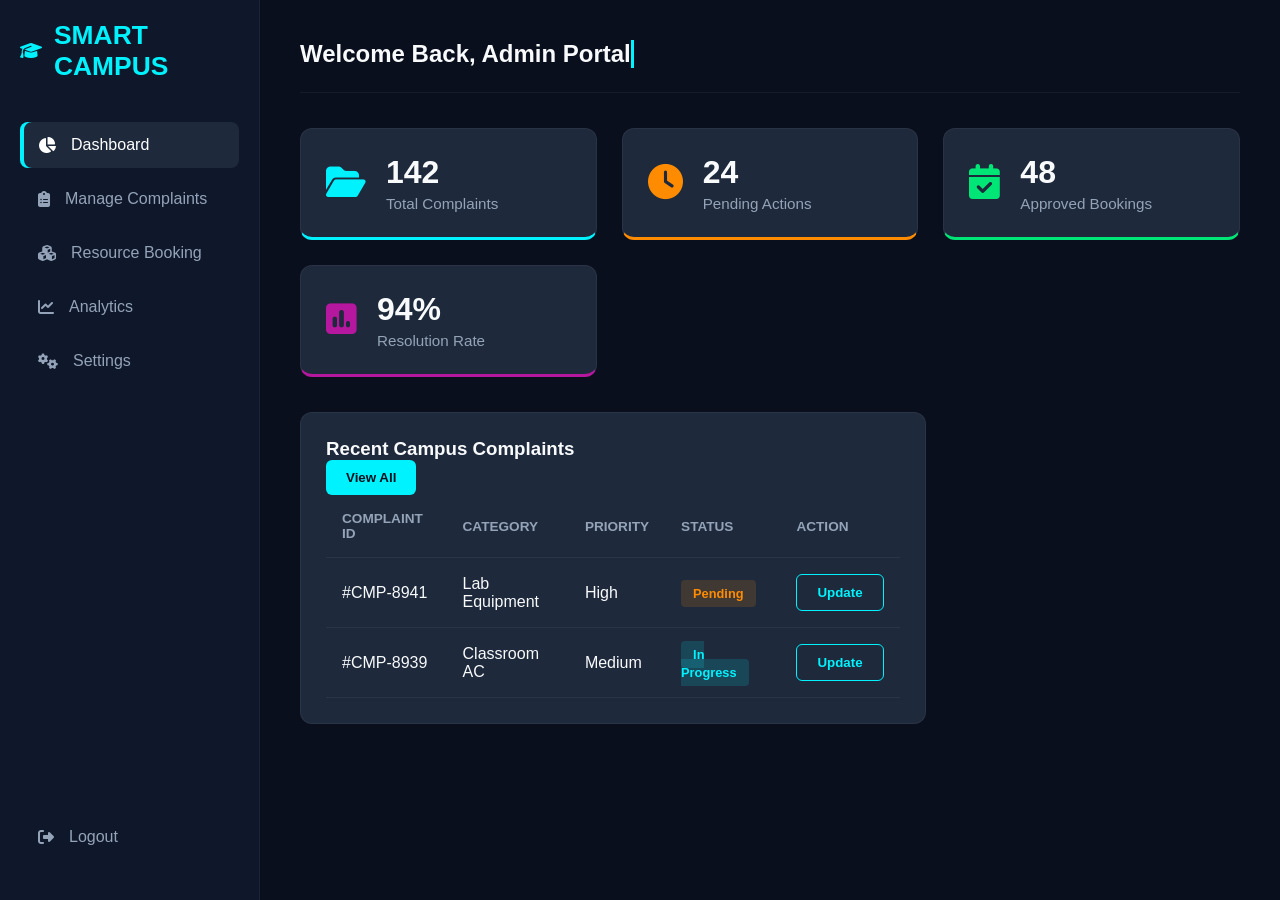
==== admin/index.html @ 6824f1af "Added admin folder" ====
<!DOCTYPE html>
<html lang="en">

<head>
    <meta charset="UTF-8">
    <meta name="viewport" content="width=device-width, initial-scale=1.0">
    <title>Smart Campus - Dashboard</title>
    <link rel="stylesheet" href="styles.css">
    <link rel="stylesheet" href="https://cdnjs.cloudflare.com/ajax/libs/font-awesome/6.4.0/css/all.min.css">
</head>

<body class="dashboard-body">

    <nav class="sidebar">
        <div class="sidebar-brand"><i class="fa-solid fa-graduation-cap"></i>
            <h2>SMART CAMPUS</h2>
        </div>
        <ul class="sidebar-menu">
            <li class="active"><a href="index.html"><i class="fa-solid fa-chart-pie"></i> Dashboard</a></li>
            <li><a href="manage-complaints.html"><i class="fa-solid fa-clipboard-list"></i> Manage Complaints</a></li>
            <li><a href="resource-booking.html"><i class="fa-solid fa-cubes"></i> Resource Booking</a></li>
            <li><a href="analytics.html"><i class="fa-solid fa-chart-line"></i> Analytics</a></li>
            <li><a href="settings.html"><i class="fa-solid fa-gears"></i> Settings</a></li>
            <li class="logout"><a href="#"><i class="fa-solid fa-right-from-bracket"></i> Logout</a></li>
        </ul>
    </nav>

    <main class="main-content">
        <header class="top-header">
            <button class="menu-toggle" id="menuToggle"><i class="fa-solid fa-bars"></i></button>
            <div class="typewriter-container">
                <h2 class="typewriter-text">Welcome Back, Admin Portal</h2>
            </div>
        </header>

        <section class="metrics-grid">
            <div class="card card-blue">
                <div class="card-icon"><i class="fa-solid fa-folder-open"></i></div>
                <div class="card-info">
                    <h3>142</h3>
                    <p>Total Complaints</p>
                </div>
            </div>
            <div class="card card-orange">
                <div class="card-icon"><i class="fa-solid fa-clock"></i></div>
                <div class="card-info">
                    <h3>24</h3>
                    <p>Pending Actions</p>
                </div>
            </div>
            <div class="card card-green">
                <div class="card-icon"><i class="fa-solid fa-calendar-check"></i></div>
                <div class="card-info">
                    <h3>48</h3>
                    <p>Approved Bookings</p>
                </div>
            </div>
            <div class="card card-purple">
                <div class="card-icon"><i class="fa-solid fa-square-poll-vertical"></i></div>
                <div class="card-info">
                    <h3>94%</h3>
                    <p>Resolution Rate</p>
                </div>
            </div>
        </section>

        <section class="data-section">
            <div class="data-table-container">
                <div class="panel-header">
                    <h3>Recent Campus Complaints</h3><button class="btn btn-primary">View All</button>
                </div>
                <div style="overflow-x: auto;">
                    <table class="data-table">
                        <thead>
                            <tr>
                                <th>Complaint ID</th>
                                <th>Category</th>
                                <th>Priority</th>
                                <th>Status</th>
                                <th>Action</th>
                            </tr>
                        </thead>
                        <tbody>
                            <tr>
                                <td>#CMP-8941</td>
                                <td>Lab Equipment</td>
                                <td><span class="priority high">High</span></td>
                                <td><span class="status pending">Pending</span></td>
                                <td><button class="btn btn-table-action">Update</button></td>
                            </tr>
                            <tr>
                                <td>#CMP-8939</td>
                                <td>Classroom AC</td>
                                <td><span class="priority medium">Medium</span></td>
                                <td><span class="status in-progress">In Progress</span></td>
                                <td><button class="btn btn-table-action">Update</button></td>
                            </tr>
                        </tbody>
                    </table>
                </div>
            </div>
        </section>
    </main>
    <script src="script.js"></script>
</body>

</html>
---- admin/styles.css ----
/* ==========================================================================
   1. GLOBAL THEME RESET & ANIMATION BASICS
   ========================================================================== */
* {
    margin: 0;
    padding: 0;
    box-sizing: border-box;
    font-family: 'Segoe UI', Tahoma, Geneva, Verdana, sans-serif;
}

:root {
    --bg-dark: #0a0f1d;
    --bg-sidebar: #0f172a;
    --bg-card: #1e293b;
    --text-main: #f8fafc;
    --text-muted: #94a3b8;
    
    /* Neon Accents */
    --neon-blue: #00f2fe;
    --neon-orange: #ff8c00;
    --neon-purple: #b5179e;
    --neon-green: #00e676;
}

body.dashboard-body {
    background-color: var(--bg-dark);
    color: var(--text-main);
    display: flex;
    min-height: 100vh;
    overflow-x: hidden;
}

/* Page entrance slide-in animation */
.main-content {
    margin-left: 260px;
    flex: 1;
    width: calc(100% - 260px);
    padding: 40px;
    animation: pageReveal 0.6s cubic-bezier(0.16, 1, 0.3, 1) both;
}

/* ==========================================================================
   2. KEYFRAME ANIMATIONS (Typing, Scale Pop, Reveal)
   ========================================================================== */
@keyframes pageReveal {
    from { opacity: 0; transform: translateY(20px); }
    to { opacity: 1; transform: translateY(0); }
}

@keyframes typingEffect {
    from { width: 0; }
    to { width: 100%; }
}

@keyframes blinkCursor {
    50% { border-color: transparent; }
}

@keyframes neonPulse {
    0%, 100% { text-shadow: 0 0 8px rgba(0, 242, 254, 0.4); }
    50% { text-shadow: 0 0 20px rgba(0, 242, 254, 0.8), 0 0 30px rgba(0, 242, 254, 0.4); }
}

/* ==========================================================================
   3. TYPEWRITER EFFECT CLASSES
   ========================================================================== */
.typewriter-container {
    display: inline-block;
}

.typewriter-text {
    display: inline-block;
    overflow: hidden;
    white-space: nowrap;
    border-right: 3px solid var(--neon-blue);
    width: 0;
    animation: 
        typingEffect 2s steps(30, end) forwards,
        blinkCursor 0.75s step-end infinite;
}

/* ==========================================================================
   4. SIDEBAR NAVIGATION 
   ========================================================================== */
.sidebar {
    width: 260px;
    background-color: var(--bg-sidebar);
    border-right: 1px solid rgba(255, 255, 255, 0.05);
    display: flex;
    flex-direction: column;
    padding: 20px;
    position: fixed;
    height: 100vh;
    z-index: 100;
}

.sidebar-brand {
    display: flex;
    align-items: center;
    gap: 12px;
    font-size: 1.1rem;
    color: var(--neon-blue);
    margin-bottom: 40px;
    animation: neonPulse 3s infinite;
}

.sidebar-menu {
    list-style: none;
    display: flex;
    flex-direction: column;
    height: 100%;
}

.sidebar-menu li { margin-bottom: 8px; }

.sidebar-menu a {
    color: var(--text-muted);
    text-decoration: none;
    display: flex;
    align-items: center;
    gap: 15px;
    padding: 14px 18px;
    border-radius: 8px;
    font-size: 1rem;
    transition: all 0.3s cubic-bezier(0.175, 0.885, 0.32, 1.275);
}

/* Springy Grow Pop effect on menu hover */
.sidebar-menu a:hover {
    color: #fff;
    background-color: var(--bg-card);
    transform: scale(1.05);
    box-shadow: inset 4px 0 0 var(--neon-blue), 0 5px 15px rgba(0,0,0,0.3);
}

.sidebar-menu li.active a {
    color: #fff;
    background-color: var(--bg-card);
    box-shadow: inset 4px 0 0 var(--neon-blue);
}

.sidebar-menu li.logout { margin-top: auto; margin-bottom: 20px; }
.sidebar-menu li.logout a:hover { box-shadow: inset 4px 0 0 var(--neon-orange); }

/* ==========================================================================
   5. CARDS & SECTIONS (Staggered scaling behaviors)
   ========================================================================== */
.metrics-grid {
    display: grid;
    grid-template-columns: repeat(auto-fit, minmax(220px, 1fr));
    gap: 25px;
    margin-bottom: 35px;
}

.card {
    background-color: var(--bg-card);
    border-radius: 12px;
    padding: 25px;
    display: flex;
    align-items: center;
    gap: 20px;
    border: 1px solid rgba(255, 255, 255, 0.05);
    transition: all 0.4s cubic-bezier(0.175, 0.885, 0.32, 1.275);
}

/* Interactive Pop scaling that returns elegantly */
.card:hover {
    transform: translateY(-8px) scale(1.03);
    box-shadow: 0 10px 20px rgba(0, 0, 0, 0.4);
}

.card-icon { font-size: 2.2rem; }
.card-info h3 { font-size: 2rem; margin-bottom: 4px; }
.card-info p { color: var(--text-muted); font-size: 0.95rem; }

.card-blue i { color: var(--neon-blue); } .card-blue { border-bottom: 3px solid var(--neon-blue); }
.card-orange i { color: var(--neon-orange); } .card-orange { border-bottom: 3px solid var(--neon-orange); }
.card-green i { color: var(--neon-green); } .card-green { border-bottom: 3px solid var(--neon-green); }
.card-purple i { color: var(--neon-purple); } .card-purple { border-bottom: 3px solid var(--neon-purple); }

/* Layout Splits */
.data-section {
    display: grid;
    grid-template-columns: 2.2fr 1fr;
    gap: 30px;
}

.data-table-container, .resource-panel {
    background-color: var(--bg-card);
    padding: 25px;
    border-radius: 12px;
    border: 1px solid rgba(255, 255, 255, 0.05);
}

.top-header {
    display: flex;
    justify-content: space-between;
    align-items: center;
    margin-bottom: 35px;
    border-bottom: 1px solid rgba(255, 255, 255, 0.05);
    padding-bottom: 20px;
}

/* ==========================================================================
   6. TABLES, ELEMENTS & BUTTONS
   ========================================================================== */
.data-table { width: 100%; border-collapse: collapse; text-align: left; }
.data-table th, .data-table td { padding: 16px; border-bottom: 1px solid rgba(255, 255, 255, 0.05); }
.data-table th { color: var(--text-muted); text-transform: uppercase; font-size: 0.85rem; }

.btn {
    padding: 10px 20px;
    border-radius: 6px;
    border: none;
    cursor: pointer;
    font-weight: 600;
    transition: all 0.3s cubic-bezier(0.175, 0.885, 0.32, 1.275);
}

.btn:hover { transform: scale(1.08); }
.btn:active { transform: scale(0.95); }

.btn-primary { background: var(--neon-blue); color: var(--bg-dark); }
.btn-table-action { background: transparent; border: 1px solid var(--neon-blue); color: var(--neon-blue); }
.btn-table-action:hover { background: var(--neon-blue); color: var(--bg-dark); }

.status { padding: 6px 12px; border-radius: 4px; font-size: 0.8rem; font-weight: bold; }
.status.pending { background: rgba(255, 140, 0, 0.15); color: var(--neon-orange); }
.status.in-progress { background: rgba(0, 242, 254, 0.15); color: var(--neon-blue); }
.status.resolved { background: rgba(0, 230, 118, 0.15); color: var(--neon-green); }

.resource-list { display: flex; flex-direction: column; gap: 15px; }
.resource-item {
    display: flex; justify-content: space-between; align-items: center; padding: 14px;
    background-color: rgba(255, 255, 255, 0.02); border-radius: 8px;
    transition: transform 0.2s;
}
.resource-item:hover { transform: translateX(5px); background-color: rgba(255, 255, 255, 0.05); }

.badge-booked { color: var(--neon-orange); }
.badge-available { color: var(--neon-green); }

.menu-toggle { display: none; background: transparent; border: none; color: var(--text-main); font-size: 1.5rem; cursor: pointer; }

/* Form Setup Helper */
.form-group { margin-bottom: 25px; display: flex; flex-direction: column; gap: 8px; }
.form-group label { color: var(--text-muted); font-size: 0.9rem; }
.form-group input, .form-group select { background: var(--bg-dark); border: 1px solid rgba(255,255,255,0.1); padding: 12px; border-radius: 6px; color: #fff; width: 100%; outline: none; }

/* ==========================================================================
   7. ULTRA RESPONSIVE LAYOUT BREAKPOINTS
   ========================================================================== */
@media (max-width: 992px) {
    .data-section { grid-template-columns: 1fr; }
}

@media (max-width: 768px) {
    .menu-toggle { display: block; }
    .sidebar { left: -260px; transition: left 0.3s ease-in-out; }
    .sidebar.active { left: 0; }
    .main-content { margin-left: 0; width: 100%; padding: 20px; }
    .top-header { justify-content: flex-start; gap: 20px; }
    .metrics-grid { grid-template-columns: repeat(auto-fit, minmax(150px, 1fr)); }
}
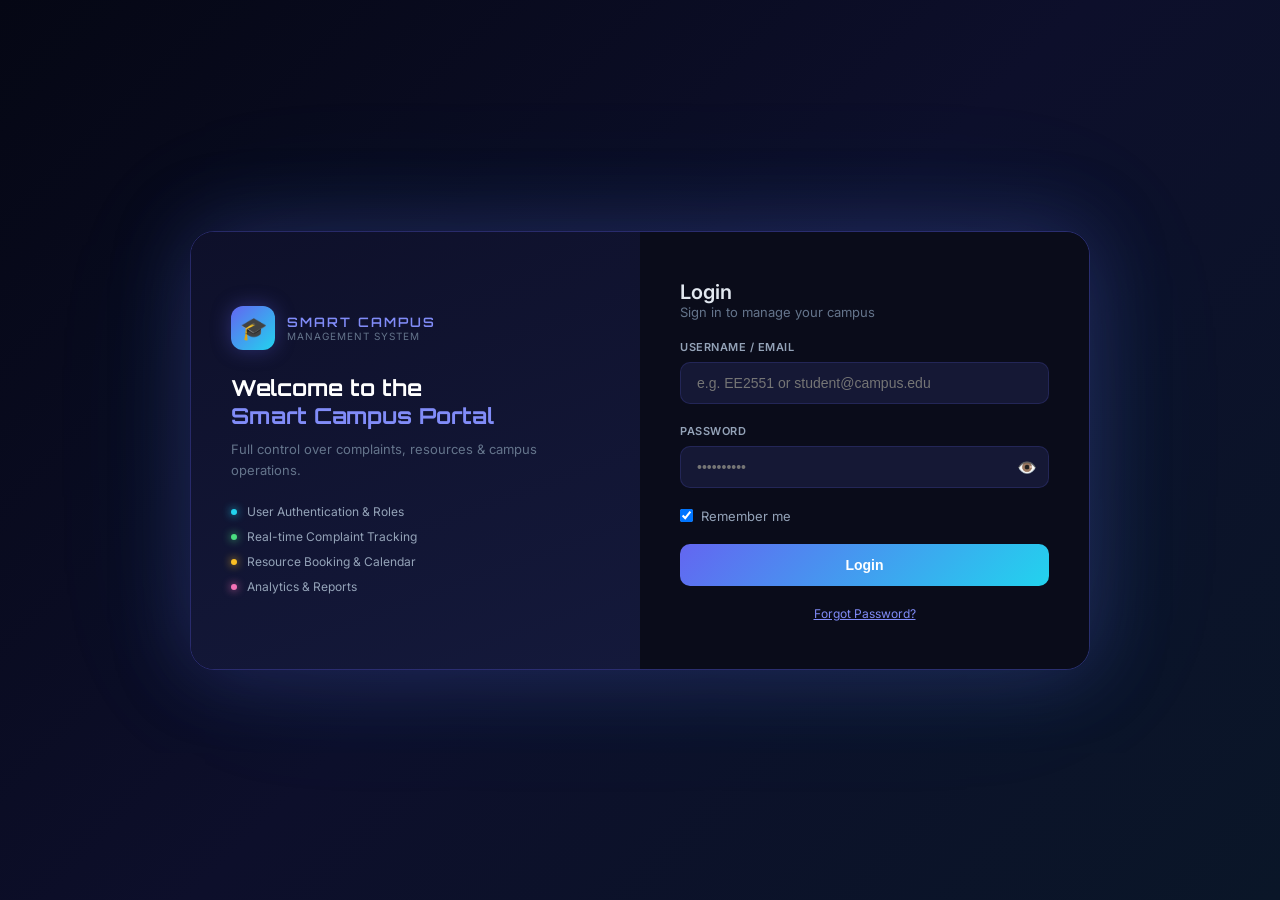
==== commit 882e0374: "frontend changed and orgarnized and integration with backend started" ====
--- a/admin/index.html
+++ b/admin/index.html
@@ -1,107 +1,686 @@
 <!DOCTYPE html>
-<html lang="en">
+<html lang="en" data-theme="dark">
 
 <head>
     <meta charset="UTF-8">
     <meta name="viewport" content="width=device-width, initial-scale=1.0">
-    <title>Smart Campus - Dashboard</title>
-    <link rel="stylesheet" href="styles.css">
-    <link rel="stylesheet" href="https://cdnjs.cloudflare.com/ajax/libs/font-awesome/6.4.0/css/all.min.css">
+    <title>Smart Campus — Portal</title>
+    <link rel="stylesheet" href="style.css">
+    <link
+        href="https://fonts.googleapis.com/css2?family=Orbitron:wght@400;600;800&family=Inter:wght@300;400;500;600&family=JetBrains+Mono:wght@400;500&display=swap"
+        rel="stylesheet">
 </head>
 
-<body class="dashboard-body">
-
-    <nav class="sidebar">
-        <div class="sidebar-brand"><i class="fa-solid fa-graduation-cap"></i>
-            <h2>SMART CAMPUS</h2>
+<body>
+
+    
+    <!-- ═══════════════ MAIN APP ═══════════════ -->
+    <div id="app">
+        <!-- SIDEBAR -->
+        <aside class="sidebar">
+            <div class="sidebar-logo">
+                <div class="sidebar-logo-icon">🎓</div>
+                <div>
+                    <div class="sidebar-logo-text">Smart Campus</div>
+                    <div class="sidebar-logo-sub">ADMIN PORTAL</div>
+                </div>
+            </div>
+            <nav class="sidebar-nav">
+                <div class="nav-section-label">Overview</div>
+                <div class="nav-item active" onclick="showPage('dashboard',this)">
+                    <span class="nav-icon">🏠</span><span>Home</span>
+                </div>
+                <div class="nav-section-label">Management</div>
+                <div class="nav-item" onclick="showPage('complaints',this)">
+                    <span class="nav-icon">📋</span><span>Complaint Management</span>
+                    <span class="nav-badge" id="admin-sidebar-complaint-badge" style="display: none;"></span>
+                </div>
+                <div class="nav-item" onclick="showPage('resources',this)">
+                    <span class="nav-icon">🏛️</span><span>Resource Management</span>
+                </div>
+                <div class="nav-item" onclick="showPage('approvals',this)">
+                    <span class="nav-icon">✅</span><span>Booking Approval</span>
+                </div>
+                <div class="nav-section-label">Analytics</div>
+                <div class="nav-item" onclick="showPage('statistics',this)">
+                    <span class="nav-icon">📊</span><span>View Statistics</span>
+                </div>
+                <div class="nav-item" onclick="showPage('notifications',this)">
+                    <span class="nav-icon">🔔</span><span>Notifications</span>
+                    <span class="nav-badge" id="admin-sidebar-notif-badge" style="display: none;"></span>
+                </div>
+                <div class="nav-section-label">System</div>
+                <div class="nav-item" onclick="showPage('users',this)">
+                    <span class="nav-icon">👥</span><span>User Management</span>
+                </div>
+                <div class="nav-item" onclick="showPage('settings',this)">
+                    <span class="nav-icon">⚙️</span><span>Settings</span>
+                </div>
+            </nav>
+            <div class="sidebar-bottom">
+                <div class="admin-avatar">A</div>
+                <div class="admin-info">
+                    <div class="admin-name">Admin User</div>
+                    <div class="admin-role">● Super Admin</div>
+                </div>
+                <div class="logout-btn tooltip" data-tip="Logout" onclick="doLogout()">⏻</div>
+            </div>
+        </aside>
+
+        <!-- HEADER -->
+        <header class="header">
+            <div class="header-title" id="header-title">DASHBOARD</div>
+            <div class="header-search">
+                <span style="color:var(--text3);font-size:14px">🔍</span>
+                <input type="text" placeholder="Search complaints, resources..." id="global-search">
+            </div>
+            <div class="header-actions">
+                <div class="header-btn tooltip" data-tip="Notifications" onclick="showPage('notifications',null)">
+                    🔔 <span class="badge" id="header-notif-badge" style="display: none;"></span>
+                </div>
+                <div class="header-btn tooltip" data-tip="Settings" onclick="showPage('settings',null)">⚙️</div>
+                <div class="theme-toggle" onclick="toggleTheme()">
+                    <span id="theme-icon">🌙</span>
+                    <div class="toggle-track" id="toggle-track">
+                        <div class="toggle-thumb" id="toggle-thumb"></div>
+                    </div>
+                    <span id="theme-label">Dark</span>
+                </div>
+            </div>
+        </header>
+
+        <!-- MAIN CONTENT -->
+        <main class="main">
+
+            <!-- ─── DASHBOARD ─── -->
+            <section class="page active" id="page-dashboard">
+                <div class="page-header">
+                    <div class="page-header-left">
+                        <div class="page-eyebrow">OVERVIEW</div>
+                        <div class="page-title">Resource Overview</div>
+                        <div class="page-subtitle">Real-time campus operations dashboard</div>
+                    </div>
+                    <div class="page-actions">
+                        <button class="btn btn-secondary btn-sm">📥 Export</button>
+                    </div>
+                </div>
+
+                <!-- Stats -->
+                <div class="stats-grid">
+                    <div class="stat-card scale-in"
+                        style="--accent-color:var(--accent);--accent-bg:rgba(99,102,241,0.1);animation-delay:0s">
+                        <div class="stat-icon">📋</div>
+                        <div class="stat-value" id="admin-stat-total">0</div>
+                        <div class="stat-label">Total Complaints</div>
+                        <div class="stat-change" id="admin-trend-total" style="color: var(--text3);">● Live Data</div>
+                    </div>
+                    <div class="stat-card scale-in"
+                        style="--accent-color:var(--yellow);--accent-bg:rgba(251,191,36,0.1);animation-delay:0.1s">
+                        <div class="stat-icon">⏳</div>
+                        <div class="stat-value" id="admin-stat-pending">0</div>
+                        <div class="stat-label">Pending</div>
+                        <div class="stat-change" id="admin-trend-pending" style="color: var(--text3);">● Live Data</div>
+                    </div>
+                    <div class="stat-card scale-in"
+                        style="--accent-color:var(--green);--accent-bg:rgba(74,222,128,0.1);animation-delay:0.2s">
+                        <div class="stat-icon">✅</div>
+                        <div class="stat-value" id="admin-stat-resolved">0</div>
+                        <div class="stat-label">Resolved</div>
+                        <div class="stat-change" id="admin-trend-resolved" style="color: var(--text3);">● Live Data</div>
+                    </div>
+                    <div class="stat-card scale-in"
+                        style="--accent-color:var(--red);--accent-bg:rgba(248,113,113,0.1);animation-delay:0.3s">
+                        <div class="stat-icon">🏛️</div>
+                        <div class="stat-value" id="admin-stat-bookings">0</div>
+                        <div class="stat-label">Active Bookings</div>
+                        <div class="stat-change" id="admin-trend-bookings" style="color: var(--text3);">● Live Data</div>
+                    </div>
+                </div>
+
+                <!-- Charts Row -->
+                <div class="grid-2-1" style="margin-bottom:16px">
+                    <!-- Complaint Viz + Trend -->
+                    <div style="display:flex;flex-direction:column;gap:16px">
+                        <div class="card">
+                            <div class="card-title">Complaint Visualization</div>
+                            <div style="display:flex;gap:24px;align-items:center">
+                                <div style="position:relative;flex-shrink:0">
+                                    <div class="donut-chart">
+                                        <div class="donut-center"><span>53</span></div>
+                                    </div>
+                                </div>
+                                <div class="donut-legend" style="flex:1">
+                                    <div class="legend-item">
+                                        <div class="legend-dot" style="background:var(--accent)"></div>Computer (35%)
+                                    </div>
+                                    <div class="legend-item">
+                                        <div class="legend-dot" style="background:var(--cyan)"></div>Solar Lab (25%)
+                                    </div>
+                                    <div class="legend-item">
+                                        <div class="legend-dot" style="background:var(--yellow)"></div>Classroom (20%)
+                                    </div>
+                                    <div class="legend-item">
+                                        <div class="legend-dot" style="background:var(--pink)"></div>Projectors (20%)
+                                    </div>
+                                </div>
+                            </div>
+                        </div>
+                        <div class="card">
+                            <div class="card-title">Trend Chart</div>
+                            <canvas id="trendChart" height="130"></canvas>
+                        </div>
+                    </div>
+
+                    <!-- Activity Feed -->
+                    <div class="card" style="max-height:420px;overflow-y:auto">
+                        <div class="card-title">Activity Feed <span
+                                style="float:right;font-size:11px;color:var(--green);cursor:pointer">Live ●</span></div>
+                        <div class="activity-list" id="activity-list"></div>
+                    </div>
+                </div>
+
+                <!-- System Progress & Live Feed -->
+                <div class="card" style="margin-bottom:16px">
+                    <div class="card-title">System Updates in Progress</div>
+                    <div id="progress-bars"></div>
+                    <div class="live-feed">
+                        <div class="live-feed-label">
+                            <div class="live-dot"></div>Live Data Feed
+                        </div>
+                        <div class="live-text" id="live-text"></div>
+                    </div>
+                </div>
+            </section>
+
+            <!-- ─── COMPLAINT MANAGEMENT ─── -->
+            <section class="page" id="page-complaints">
+                <div class="page-header">
+                    <div class="page-header-left">
+                        <div class="page-eyebrow">COMPLAINTS</div>
+                        <div class="page-title">Complaint Management</div>
+                        <div class="page-subtitle" id="complaint-type-text">Showing all complaints</div>
+                    </div>
+                    <div class="page-actions">
+                        <button class="btn btn-secondary btn-sm">📥 Export CSV</button>
+                        <button class="btn btn-primary btn-sm" onclick="openModal('add-complaint-modal')">+ New
+                            Complaint</button>
+                    </div>
+                </div>
+                <div class="card">
+                    <div class="filter-bar">
+                        <div class="filter-search">
+                            <span style="color:var(--text3)">🔍</span>
+                            <input type="text" placeholder="Search by Complaint ID, resource..." id="complaint-search"
+                                oninput="filterComplaints()">
+                        </div>
+                        <select class="filter-select" id="filter-category" onchange="filterComplaints()">
+                            <option value="">All Categories</option>
+                            <option>Computer</option>
+                            <option>Classroom</option>
+                            <option>Projector</option>
+                            <option>3D Printer</option>
+                            <option>Equipment</option>
+                        </select>
+                        <select class="filter-select" id="filter-status" onchange="filterComplaints()">
+                            <option value="">All Statuses</option>
+                            <option>Open</option>
+                            <option>Assigned</option>
+                            <option>Resolved</option>
+                            <option>Escalated</option>
+                            <option>Closed</option>
+                        </select>
+                        <select class="filter-select" id="filter-priority" onchange="filterComplaints()">
+                            <option value="">All Priorities</option>
+                            <option>High</option>
+                            <option>Medium</option>
+                            <option>Low</option>
+                        </select>
+                        <button class="btn btn-secondary btn-sm" onclick="resetFilters()">✕ Clear</button>
+                    </div>
+                    <div class="table-wrapper">
+                        <table id="complaints-table">
+                            <thead>
+                                <tr>
+                                    <th>Complaint ID</th>
+                                    <th>Date & Time</th>
+                                    <th>Type</th>
+                                    <th>Resource</th>
+                                    <th>Location</th>
+                                    <th>Priority</th>
+                                    <th>Status</th>
+                                    <th>Actions</th>
+                                </tr>
+                            </thead>
+                            <tbody id="complaints-tbody"></tbody>
+                        </table>
+                    </div>
+                    <div class="pagination">
+                        <div class="page-info" id="complaint-count"></div>
+                        <div class="page-btn" onclick="changePage(-1)">‹</div>
+                        <div class="page-btn active">1</div>
+                        <div class="page-btn">2</div>
+                        <div class="page-btn">3</div>
+                        <div class="page-btn" onclick="changePage(1)">›</div>
+                    </div>
+                </div>
+            </section>
+
+            <!-- ─── RESOURCE MANAGEMENT ─── -->
+            <section class="page" id="page-resources">
+                <div class="page-header">
+                    <div class="page-header-left">
+                        <div class="page-eyebrow">RESOURCES</div>
+                        <div class="page-title">Resource Management</div>
+                        <div class="page-subtitle">Manage classrooms, labs, and equipment</div>
+                    </div>
+                    <div class="page-actions">
+                        <button class="btn btn-secondary btn-sm">📊 Usage Report</button>
+                        <button class="btn btn-primary btn-sm">+ Add Resource</button>
+                    </div>
+                </div>
+                <!-- Calendar + Transmission -->
+                <div class="grid-2" style="margin-bottom:16px">
+                    <div class="card">
+                        <div class="cal-header">
+                            <h3 id="cal-month-year">June 2026</h3>
+                            <div style="display:flex;gap:12px;align-items:center">
+                                <select class="filter-select" style="font-size:11px;padding:5px 8px">
+                                    <option>All Resources</option>
+                                    <option>Lab 1</option>
+                                    <option>Projectors</option>
+                                    <option>Lab 4</option>
+                                </select>
+                                <div class="cal-nav">
+                                    <button class="cal-nav-btn" onclick="calNav(-1)">‹</button>
+                                    <button class="cal-nav-btn" onclick="calNav(1)">›</button>
+                                </div>
+                            </div>
+                        </div>
+                        <div class="cal-grid" id="cal-grid"></div>
+                    </div>
+                    <div class="card">
+                        <div class="card-title">Network / Transmission Status</div>
+                        <canvas id="transmissionChart" height="180"></canvas>
+                    </div>
+                </div>
+                <!-- Resource Cards -->
+                <div id="admin-resources-container" style="display:flex;flex-direction:column;gap:16px;margin-bottom:16px;">
+                                    <!-- Live resources will be injected here -->
+                </div>               
+                <!-- Vision + PDF Generator -->
+                <div class="grid-2">
+                <div class="card">
+                <div class="card-title">⚡ Quick Actions</div>
+                <div style="display:grid;grid-template-columns:repeat(2,1fr);gap:12px">
+                    <button class="btn btn-primary">
+                        ➕ Add Resource
+                    </button>
+                    <button class="btn btn-secondary" onclick="showPage('complaints', null)">
+                        📋 Complaints
+                    </button>
+                    <button class="btn btn-secondary" onclick="showPage('approvals', null)">
+                        ✅ Booking Approval
+                    </button>
+                    <button class="btn btn-secondary" onclick="showPage('users', null)">
+                        👥 Users
+                    </button>
+                    <button class="btn btn-secondary" onclick="showPage('notifications', null)">
+                        🔔 Notifications
+                    </button>
+                    <button class="btn btn-secondary">
+                        📊 Export Report
+                    </button>
+                </div>
+            </div>
+                    <div class="card">
+                        <div style="display:flex;align-items:center;justify-content:space-between;margin-bottom:14px">
+                            <div class="card-title" style="margin:0">PDF Generator</div>
+                            <button class="btn btn-primary btn-sm" onclick="alert('PDF report generated!')">📄 Generate
+                                PDF</button>
+                        </div>
+                        <div
+                            style="background:var(--bg3);border:1px solid var(--border);border-radius:10px;padding:16px">
+                            <canvas id="pdfPreviewChart" height="100"></canvas>
+                            <div style="text-align:center;font-size:11px;color:var(--text3);margin-top:8px">Campus
+                                Resource Utilization (Quarterly)</div>
+                        </div>
+                    </div>
+                </div>
+            </section>
+
+
+            <!-- ─── APPROVALS ─── -->
+            <section class="page" id="page-approvals">
+                <div class="page-header">
+                    <div class="page-header-left">
+                        <div class="page-eyebrow">APPROVALS</div>
+                        <div class="page-title">Booking Approval</div>
+                        <div class="page-subtitle">Review and manage booking requests</div>
+                    </div>
+                </div>
+                <div class="card">
+                    <div class="table-wrapper">
+                        <table>
+                            <thead>
+                                <tr>
+                                    <th>Request ID</th>
+                                    <th>Student</th>
+                                    <th>Resource</th>
+                                    <th>Date</th>
+                                    <th>Time Slot</th>
+                                    <th>Purpose</th>
+                                    <th>Status</th>
+                                    <th>Actions</th>
+                                </tr>
+                            </thead>
+                            <tbody id="approvals-tbody"></tbody>
+                        </table>
+                    </div>
+                </div>
+            </section>
+
+            <!-- ─── STATISTICS ─── -->
+            <section class="page" id="page-statistics">
+                <div class="page-header">
+                    <div class="page-header-left">
+                        <div class="page-eyebrow">ANALYTICS</div>
+                        <div class="page-title">View Statistics</div>
+                        <div class="page-subtitle">Comprehensive campus analytics</div>
+                    </div>
+                    <div class="page-actions">
+                        <button class="btn btn-secondary btn-sm">📅 Last 30 Days</button>
+                        <button class="btn btn-primary btn-sm">📥 Export Report</button>
+                    </div>
+                </div>
+                <div class="stats-grid" style="margin-bottom:20px">
+                    <div class="stat-card" style="--accent-color:var(--accent);--accent-bg:rgba(99,102,241,0.1)">
+                        <div class="stat-icon">📈</div>
+                        <div class="stat-value">94%</div>
+                        <div class="stat-label">Resolution Rate</div>
+                        <div class="stat-change up">↑ 6% vs last month</div>
+                    </div>
+                    <div class="stat-card" style="--accent-color:var(--cyan);--accent-bg:rgba(34,211,238,0.1)">
+                        <div class="stat-icon">⚡</div>
+                        <div class="stat-value">2.4h</div>
+                        <div class="stat-label">Avg Response Time</div>
+                        <div class="stat-change up">↓ 0.8h improved</div>
+                    </div>
+                    <div class="stat-card" style="--accent-color:var(--yellow);--accent-bg:rgba(251,191,36,0.1)">
+                        <div class="stat-icon">⭐</div>
+                        <div class="stat-value">4.7</div>
+                        <div class="stat-label">Satisfaction Score</div>
+                        <div class="stat-change up">↑ 0.2 this quarter</div>
+                    </div>
+                    <div class="stat-card" style="--accent-color:var(--green);--accent-bg:rgba(74,222,128,0.1)">
+                        <div class="stat-icon">👥</div>
+                        <div class="stat-value">284</div>
+                        <div class="stat-label">Active Users</div>
+                        <div class="stat-change up">↑ 18 new this week</div>
+                    </div>
+                </div>
+                <div class="grid-2">
+                    <div class="card">
+                        <div class="card-title">Monthly Complaints Overview</div><canvas id="statsBarChart"
+                            height="180"></canvas>
+                    </div>
+                    <div class="card">
+                        <div class="card-title">Category Distribution</div><canvas id="statsPieChart"
+                            height="180"></canvas>
+                    </div>
+                </div>
+            </section>
+
+            <!-- ─── NOTIFICATIONS ─── -->
+            <section class="page" id="page-notifications">
+                <div class="page-header">
+                    <div class="page-header-left">
+                        <div class="page-eyebrow">ALERTS</div>
+                        <div class="page-title">Notifications</div>
+                        <div class="page-subtitle">Stay updated on campus activity</div>
+                    </div>
+                    <div class="page-actions">
+                        <button class="btn btn-secondary btn-sm" onclick="markAllRead()">✓ Mark All Read</button>
+                    </div>
+                </div>
+                <div id="notif-list"></div>
+            </section>
+
+            <!-- ─── USERS ─── -->
+            <section class="page" id="page-users">
+                <div class="page-header">
+                    <div class="page-header-left">
+                        <div class="page-eyebrow">MANAGEMENT</div>
+                        <div class="page-title">User Management</div>
+                        <div class="page-subtitle">Students, staff, and administrators</div>
+                    </div>
+                    <div class="page-actions">
+                        <button class="btn btn-primary btn-sm" onclick="openModal('add-user-modal')">+ Add User</button>
+                    </div>
+                </div>
+                <div class="card">
+                    <div class="filter-bar">
+                        <div class="filter-search"><span style="color:var(--text3)">🔍</span><input type="text"
+                                placeholder="Search users..."></div>
+                        <select class="filter-select">
+                            <option>All Roles</option>
+                            <option>Student</option>
+                            <option>Staff</option>
+                            <option>Admin</option>
+                        </select>
+                    </div>
+                    <div class="table-wrapper">
+                        <table>
+                            <thead>
+                                <tr>
+                                    <th>ID</th>
+                                    <th>Name</th>
+                                    <th>Email</th>
+                                    <th>Role</th>
+                                    <th>Joined</th>
+                                    <th>Status</th>
+                                    <th>Actions</th>
+                                </tr>
+                            </thead>
+                            <tbody id="users-tbody"></tbody>
+                        </table>
+                    </div>
+                </div>
+            </section>
+
+            <!-- ─── SETTINGS ─── -->
+            <section class="page" id="page-settings">
+                <div class="page-header">
+                    <div class="page-header-left">
+                        <div class="page-eyebrow">SYSTEM</div>
+                        <div class="page-title">Settings</div>
+                        <div class="page-subtitle">Configure your admin portal</div>
+                    </div>
+                </div>
+                <div class="grid-2">
+                    <div class="card">
+                        <div class="card-title">Profile Settings</div>
+                        <div class="profile-header" style="border:none;padding:0;margin-bottom:16px">
+                            <div class="profile-avatar-large">A</div>
+                            <div class="profile-info">
+                                <div class="profile-name">Admin User</div>
+                                <div class="profile-role">● Super Admin</div>
+                                <div class="profile-meta"><span>📧 admin@campus.edu</span><span>🏛️ Campus HQ</span>
+                                </div>
+                            </div>
+                        </div>
+                        <div class="form-group" style="margin-bottom:12px"><label>DISPLAY NAME</label><input
+                                class="form-input" value="Admin User"></div>
+                        <div class="form-group" style="margin-bottom:12px"><label>EMAIL</label><input class="form-input"
+                                value="admin@campus.edu"></div>
+                        <button class="btn btn-primary" style="margin-top:8px">Save Changes</button>
+                    </div>
+                    <div class="card">
+                        <div class="card-title">Notification Preferences</div>
+                        <div style="display:flex;flex-direction:column;gap:14px">
+                            <div
+                                style="display:flex;justify-content:space-between;align-items:center;padding:12px;background:var(--bg3);border-radius:10px">
+                                <div>
+                                    <div style="font-size:13px;font-weight:500;color:var(--text)">Email Alerts</div>
+                                    <div style="font-size:11px;color:var(--text3)">Receive complaint updates via email
+                                    </div>
+                                </div>
+                                <div class="toggle-track on" onclick="this.classList.toggle('on')"
+                                    style="cursor:pointer">
+                                    <div class="toggle-thumb"></div>
+                                </div>
+                            </div>
+                            <div
+                                style="display:flex;justify-content:space-between;align-items:center;padding:12px;background:var(--bg3);border-radius:10px">
+                                <div>
+                                    <div style="font-size:13px;font-weight:500;color:var(--text)">Push Notifications
+                                    </div>
+                                    <div style="font-size:11px;color:var(--text3)">Browser notifications for new
+                                        complaints</div>
+                                </div>
+                                <div class="toggle-track" onclick="this.classList.toggle('on')" style="cursor:pointer">
+                                    <div class="toggle-thumb"></div>
+                                </div>
+                            </div>
+                            <div
+                                style="display:flex;justify-content:space-between;align-items:center;padding:12px;background:var(--bg3);border-radius:10px">
+                                <div>
+                                    <div style="font-size:13px;font-weight:500;color:var(--text)">Booking Approvals
+                                    </div>
+                                    <div style="font-size:11px;color:var(--text3)">Alert when new booking needs approval
+                                    </div>
+                                </div>
+                                <div class="toggle-track on" onclick="this.classList.toggle('on')"
+                                    style="cursor:pointer">
+                                    <div class="toggle-thumb"></div>
+                                </div>
+                            </div>
+                        </div>
+                    </div>
+                </div>
+            </section>
+
+        </main>
+    </div>
+
+    <!-- ═══════════════ MODALS ═══════════════ -->
+    <div class="modal-overlay" id="add-complaint-modal">
+        <div class="modal">
+            <div class="modal-header">
+                <div class="modal-title">📋 New Complaint</div>
+                <button class="modal-close" onclick="closeModal('add-complaint-modal')">✕</button>
+            </div>
+            <div style="display:flex;flex-direction:column;gap:12px">
+                <div class="form-group"><label>STUDENT ID</label><input class="form-input"
+                        placeholder="e.g. STU-2024-001"></div>
+                <div class="form-group"><label>CATEGORY</label>
+                    <select class="form-input">
+                        <option>Computer</option>
+                        <option>Classroom</option>
+                        <option>Projector</option>
+                        <option>3D Printer</option>
+                        <option>Equipment</option>
+                    </select>
+                </div>
+                <div class="form-group"><label>RESOURCE</label><input class="form-input"
+                        placeholder="e.g. Computer Lab 3"></div>
+                <div class="form-group"><label>PRIORITY</label>
+                    <select class="form-input">
+                        <option>Low</option>
+                        <option selected>Medium</option>
+                        <option>High</option>
+                    </select>
+                </div>
+                <div class="form-group"><label>DESCRIPTION</label><textarea class="form-input" rows="3"
+                        placeholder="Describe the issue..."></textarea></div>
+                <div style="display:flex;gap:10px;margin-top:4px">
+                    <button class="btn btn-primary" style="flex:1" onclick="addComplaint()">Submit Complaint</button>
+                    <button class="btn btn-secondary" onclick="closeModal('add-complaint-modal')">Cancel</button>
+                </div>
+            </div>
         </div>
-        <ul class="sidebar-menu">
-            <li class="active"><a href="index.html"><i class="fa-solid fa-chart-pie"></i> Dashboard</a></li>
-            <li><a href="manage-complaints.html"><i class="fa-solid fa-clipboard-list"></i> Manage Complaints</a></li>
-            <li><a href="resource-booking.html"><i class="fa-solid fa-cubes"></i> Resource Booking</a></li>
-            <li><a href="analytics.html"><i class="fa-solid fa-chart-line"></i> Analytics</a></li>
-            <li><a href="settings.html"><i class="fa-solid fa-gears"></i> Settings</a></li>
-            <li class="logout"><a href="#"><i class="fa-solid fa-right-from-bracket"></i> Logout</a></li>
-        </ul>
-    </nav>
-
-    <main class="main-content">
-        <header class="top-header">
-            <button class="menu-toggle" id="menuToggle"><i class="fa-solid fa-bars"></i></button>
-            <div class="typewriter-container">
-                <h2 class="typewriter-text">Welcome Back, Admin Portal</h2>
-            </div>
-        </header>
-
-        <section class="metrics-grid">
-            <div class="card card-blue">
-                <div class="card-icon"><i class="fa-solid fa-folder-open"></i></div>
-                <div class="card-info">
-                    <h3>142</h3>
-                    <p>Total Complaints</p>
-                </div>
-            </div>
-            <div class="card card-orange">
-                <div class="card-icon"><i class="fa-solid fa-clock"></i></div>
-                <div class="card-info">
-                    <h3>24</h3>
-                    <p>Pending Actions</p>
-                </div>
-            </div>
-            <div class="card card-green">
-                <div class="card-icon"><i class="fa-solid fa-calendar-check"></i></div>
-                <div class="card-info">
-                    <h3>48</h3>
-                    <p>Approved Bookings</p>
-                </div>
-            </div>
-            <div class="card card-purple">
-                <div class="card-icon"><i class="fa-solid fa-square-poll-vertical"></i></div>
-                <div class="card-info">
-                    <h3>94%</h3>
-                    <p>Resolution Rate</p>
-                </div>
-            </div>
-        </section>
-
-        <section class="data-section">
-            <div class="data-table-container">
-                <div class="panel-header">
-                    <h3>Recent Campus Complaints</h3><button class="btn btn-primary">View All</button>
-                </div>
-                <div style="overflow-x: auto;">
-                    <table class="data-table">
-                        <thead>
-                            <tr>
-                                <th>Complaint ID</th>
-                                <th>Category</th>
-                                <th>Priority</th>
-                                <th>Status</th>
-                                <th>Action</th>
-                            </tr>
-                        </thead>
-                        <tbody>
-                            <tr>
-                                <td>#CMP-8941</td>
-                                <td>Lab Equipment</td>
-                                <td><span class="priority high">High</span></td>
-                                <td><span class="status pending">Pending</span></td>
-                                <td><button class="btn btn-table-action">Update</button></td>
-                            </tr>
-                            <tr>
-                                <td>#CMP-8939</td>
-                                <td>Classroom AC</td>
-                                <td><span class="priority medium">Medium</span></td>
-                                <td><span class="status in-progress">In Progress</span></td>
-                                <td><button class="btn btn-table-action">Update</button></td>
-                            </tr>
-                        </tbody>
-                    </table>
-                </div>
-            </div>
-        </section>
-    </main>
+    </div>
+
+    <div class="modal-overlay" id="book-modal">
+        <div class="modal">
+            <div class="modal-header">
+                <div class="modal-title">📅 Book Resource</div>
+                <button class="modal-close" onclick="closeModal('book-modal')">✕</button>
+            </div>
+            <div style="display:flex;flex-direction:column;gap:12px">
+                <div class="form-group"><label>RESOURCE TYPE</label>
+                    <select class="form-input">
+                        <option>Classroom</option>
+                        <option>Computer Lab</option>
+                        <option>3D Printer</option>
+                        <option>Projector</option>
+                        <option>Book Lab</option>
+                    </select>
+                </div>
+                <div class="form-group"><label>DATE</label><input class="form-input" type="date"></div>
+                <div class="form-group"><label>TIME SLOT</label>
+                    <select class="form-input">
+                        <option>08:00–10:00</option>
+                        <option>10:00–12:00</option>
+                        <option>13:00–15:00</option>
+                        <option>15:00–17:00</option>
+                    </select>
+                </div>
+                <div class="form-group"><label>PURPOSE</label><textarea class="form-input" rows="2"
+                        placeholder="Purpose of booking..."></textarea></div>
+                <div style="display:flex;gap:10px;margin-top:4px">
+                    <button class="btn btn-primary" style="flex:1"
+                        onclick="closeModal('book-modal');alert('Booking submitted for approval!')">Confirm
+                        Booking</button>
+                    <button class="btn btn-secondary" onclick="closeModal('book-modal')">Cancel</button>
+                </div>
+            </div>
+        </div>
+    </div>
+    <div class="modal-overlay" id="add-user-modal">
+    <div class="modal">
+        <div class="modal-header">
+            <div class="modal-title">👥 Add New Student</div>
+            <button class="modal-close" onclick="closeModal('add-user-modal')">✕</button>
+        </div>
+        <div style="display:flex;flex-direction:column;gap:12px">
+            <div class="form-group">
+                <label>FULL NAME</label>
+                <input type="text" id="newUserName" class="form-input" placeholder="e.g. John Doe">
+            </div>
+            <div class="form-group">
+                <label>EMAIL</label>
+                <input type="email" id="newUserEmail" class="form-input" placeholder="student@campus.edu">
+            </div>
+            <div class="form-group">
+                <label>ROLL NUMBER</label>
+                <div style="display: flex; gap: 8px;">
+                    <select id="newUserBranch" class="form-input" style="width: 80px; padding: 12px 8px;">
+                        <option value="IT">IT</option>
+                        <option value="CS">CS</option>
+                        <option value="EE">EE</option>
+                        <option value="ME">ME</option>
+                        <option value="CE">CE</option>
+                    </select>
+                    <input type="text" id="newUserYear" class="form-input" placeholder="YY" maxlength="2" style="width: 60px; text-align: center;">
+                    <input type="text" id="newUserRollId" class="form-input" placeholder="No." maxlength="3" style="flex: 1;">
+                </div>
+            </div>
+<div class="form-group">
+    <label>TEMPORARY PASSWORD</label>
+    <div class="password-wrapper">
+        <input type="password" id="newUserPassword" class="form-input" placeholder="••••••••">
+        <span class="password-toggle" id="toggle-new-user-pass" onclick="togglePassword('newUserPassword', 'toggle-new-user-pass')">👁️</span>
+    </div>
+</div>
+            <div style="display:flex;gap:10px;margin-top:8px">
+                <button class="btn btn-primary" style="flex:1" onclick="submitNewUser()">Create User</button>
+                <button class="btn btn-secondary" onclick="closeModal('add-user-modal')">Cancel</button>
+            </div>
+        </div>
+    </div>
+</div>
     <script src="script.js"></script>
+    
 </body>
 
 </html>
--- a/admin/style.css
+++ b/admin/style.css
@@ -0,0 +1,1630 @@
+:root {
+    --bg: #0a0c1a;
+    --bg2: #0f1228;
+    --bg3: #151835;
+    --card: #131630;
+    --border: rgba(99, 102, 241, 0.18);
+    --border2: rgba(99, 102, 241, 0.35);
+    --accent: #6366f1;
+    --accent2: #818cf8;
+    --cyan: #22d3ee;
+    --green: #4ade80;
+    --yellow: #fbbf24;
+    --red: #f87171;
+    --pink: #f472b6;
+    --text: #e2e8f0;
+    --text2: #94a3b8;
+    --text3: #64748b;
+    --glow: 0 0 20px rgba(99, 102, 241, 0.35);
+    --glow2: 0 0 40px rgba(34, 211, 238, 0.2);
+    --sidebar: 240px;
+    --header: 64px;
+}
+
+[data-theme="light"] {
+    --bg: #f0f2ff;
+    --bg2: #e8eaf8;
+    --bg3: #dde0f5;
+    --card: #ffffff;
+    --border: rgba(99, 102, 241, 0.2);
+    --border2: rgba(99, 102, 241, 0.4);
+    --text: #1e1b4b;
+    --text2: #4338ca;
+    --text3: #6366f1;
+    --glow: 0 4px 20px rgba(99, 102, 241, 0.15);
+    --glow2: 0 4px 30px rgba(34, 211, 238, 0.1);
+}
+
+*,
+*::before,
+*::after {
+    box-sizing: border-box;
+    margin: 0;
+    padding: 0;
+}
+
+body {
+    font-family: 'Inter', sans-serif;
+    background: var(--bg);
+    color: var(--text);
+    min-height: 100vh;
+    overflow-x: hidden;
+    transition: background 0.4s, color 0.4s;
+}
+
+/* ── MAIN APP ── */
+#app {
+    display: block;
+    min-height: 100vh;
+}
+
+/* SIDEBAR */
+.sidebar {
+    position: fixed;
+    left: 0;
+    top: 0;
+    bottom: 0;
+    width: var(--sidebar);
+    z-index: 100;
+    background: linear-gradient(180deg, var(--bg2) 0%, var(--bg) 100%);
+    border-right: 1px solid var(--border);
+    display: flex;
+    flex-direction: column;
+    transition: width 0.3s ease;
+    overflow: hidden;
+}
+
+.sidebar-logo {
+    padding: 20px 20px 16px;
+    display: flex;
+    align-items: center;
+    gap: 12px;
+    border-bottom: 1px solid var(--border);
+    flex-shrink: 0;
+}
+
+.sidebar-logo-icon {
+    width: 40px;
+    height: 40px;
+    border-radius: 10px;
+    flex-shrink: 0;
+    background: linear-gradient(135deg, var(--accent), var(--cyan));
+    display: flex;
+    align-items: center;
+    justify-content: center;
+    font-size: 18px;
+    box-shadow: var(--glow);
+}
+
+.sidebar-logo-text {
+    font-family: 'Orbitron', sans-serif;
+    font-size: 11px;
+    font-weight: 700;
+    letter-spacing: 1.5px;
+    color: var(--accent2);
+    line-height: 1.3;
+}
+
+.sidebar-logo-sub {
+    font-size: 10px;
+    color: var(--text3);
+    letter-spacing: 1px;
+}
+
+.sidebar-nav {
+    flex: 1;
+    overflow-y: auto;
+    padding: 12px 0;
+}
+
+.sidebar-nav::-webkit-scrollbar {
+    width: 3px;
+}
+
+.sidebar-nav::-webkit-scrollbar-track {
+    background: transparent;
+}
+
+.sidebar-nav::-webkit-scrollbar-thumb {
+    background: var(--border2);
+    border-radius: 2px;
+}
+
+.nav-section-label {
+    font-size: 10px;
+    font-weight: 600;
+    letter-spacing: 1.5px;
+    color: var(--text3);
+    text-transform: uppercase;
+    padding: 12px 20px 6px;
+    white-space: nowrap;
+}
+
+.nav-item {
+    display: flex;
+    align-items: center;
+    gap: 12px;
+    padding: 10px 20px;
+    cursor: pointer;
+    border-radius: 0;
+    transition: background 0.2s, color 0.2s;
+    color: var(--text2);
+    font-size: 13px;
+    font-weight: 500;
+    position: relative;
+    white-space: nowrap;
+    border-left: 3px solid transparent;
+    margin: 1px 0;
+}
+
+.nav-item:hover {
+    background: rgba(99, 102, 241, 0.08);
+    color: var(--text);
+}
+
+.nav-item.active {
+    background: rgba(99, 102, 241, 0.12);
+    color: var(--accent2);
+    border-left-color: var(--accent);
+}
+
+.nav-item.active::after {
+    content: '';
+    position: absolute;
+    right: 0;
+    top: 50%;
+    transform: translateY(-50%);
+    width: 3px;
+    height: 20px;
+    background: var(--accent);
+    border-radius: 2px 0 0 2px;
+}
+
+.nav-icon {
+    font-size: 16px;
+    flex-shrink: 0;
+    width: 20px;
+    text-align: center;
+}
+
+.nav-badge {
+    margin-left: auto;
+    background: var(--red);
+    color: white;
+    font-size: 10px;
+    font-weight: 700;
+    padding: 2px 6px;
+    border-radius: 10px;
+    flex-shrink: 0;
+}
+
+.sidebar-bottom {
+    padding: 16px 20px;
+    border-top: 1px solid var(--border);
+    display: flex;
+    align-items: center;
+    gap: 12px;
+    flex-shrink: 0;
+}
+
+.admin-avatar {
+    width: 36px;
+    height: 36px;
+    border-radius: 10px;
+    flex-shrink: 0;
+    background: linear-gradient(135deg, var(--accent), var(--pink));
+    display: flex;
+    align-items: center;
+    justify-content: center;
+    font-size: 14px;
+    font-weight: 700;
+    color: white;
+}
+
+.admin-info {
+    flex: 1;
+    min-width: 0;
+}
+
+.admin-name {
+    font-size: 12px;
+    font-weight: 600;
+    color: var(--text);
+    white-space: nowrap;
+    overflow: hidden;
+    text-overflow: ellipsis;
+}
+
+.admin-role {
+    font-size: 10px;
+    color: var(--green);
+    font-weight: 500;
+}
+
+.logout-btn {
+    font-size: 16px;
+    cursor: pointer;
+    color: var(--text3);
+    transition: color 0.2s;
+    padding: 4px;
+}
+
+.logout-btn:hover {
+    color: var(--red);
+}
+
+/* HEADER */
+.header {
+    position: fixed;
+    left: var(--sidebar);
+    right: 0;
+    top: 0;
+    height: var(--header);
+    background: rgba(10, 12, 26, 0.85);
+    backdrop-filter: blur(20px);
+    border-bottom: 1px solid var(--border);
+    z-index: 90;
+    display: flex;
+    align-items: center;
+    padding: 0 24px;
+    gap: 16px;
+}
+
+[data-theme="light"] .header {
+    background: rgba(240, 242, 255, 0.85);
+}
+
+.header-title {
+    font-family: 'Orbitron', sans-serif;
+    font-size: 14px;
+    font-weight: 600;
+    color: var(--accent2);
+    letter-spacing: 1px;
+    flex: 1;
+}
+
+.header-search {
+    display: flex;
+    align-items: center;
+    gap: 8px;
+    background: var(--bg3);
+    border: 1px solid var(--border);
+    border-radius: 10px;
+    padding: 8px 14px;
+    width: 240px;
+    transition: border 0.3s;
+}
+
+.header-search:focus-within {
+    border-color: var(--accent);
+}
+
+.header-search input {
+    background: none;
+    border: none;
+    outline: none;
+    color: var(--text);
+    font-size: 13px;
+    font-family: 'Inter', sans-serif;
+    width: 100%;
+}
+
+.header-search input::placeholder {
+    color: var(--text3);
+}
+
+.header-actions {
+    display: flex;
+    align-items: center;
+    gap: 12px;
+}
+
+.header-btn {
+    width: 36px;
+    height: 36px;
+    border-radius: 10px;
+    background: var(--bg3);
+    border: 1px solid var(--border);
+    display: flex;
+    align-items: center;
+    justify-content: center;
+    cursor: pointer;
+    font-size: 16px;
+    color: var(--text2);
+    transition: background 0.2s, color 0.2s, border 0.2s;
+    position: relative;
+}
+
+.header-btn:hover {
+    background: rgba(99, 102, 241, 0.15);
+    color: var(--accent2);
+    border-color: var(--accent);
+}
+
+.header-btn .badge {
+    position: absolute;
+    top: -4px;
+    right: -4px;
+    width: 16px;
+    height: 16px;
+    border-radius: 50%;
+    background: var(--red);
+    color: white;
+    font-size: 9px;
+    font-weight: 700;
+    display: flex;
+    align-items: center;
+    justify-content: center;
+}
+
+/* Theme Toggle */
+.theme-toggle {
+    display: flex;
+    align-items: center;
+    gap: 8px;
+    background: var(--bg3);
+    border: 1px solid var(--border);
+    border-radius: 20px;
+    padding: 4px 12px;
+    cursor: pointer;
+    font-size: 13px;
+    color: var(--text2);
+    transition: all 0.3s;
+    user-select: none;
+}
+
+.theme-toggle:hover {
+    border-color: var(--accent);
+    color: var(--text);
+}
+
+.toggle-track {
+    width: 40px;
+    height: 22px;
+    border-radius: 11px;
+    background: var(--bg);
+    border: 1px solid var(--border);
+    position: relative;
+    transition: background 0.3s;
+    flex-shrink: 0;
+}
+
+.toggle-track.on {
+    background: linear-gradient(135deg, var(--accent), var(--cyan));
+}
+
+.toggle-thumb {
+    position: absolute;
+    top: 2px;
+    left: 2px;
+    width: 16px;
+    height: 16px;
+    border-radius: 50%;
+    background: white;
+    transition: left 0.3s;
+    box-shadow: 0 2px 4px rgba(0, 0, 0, 0.3);
+}
+
+.toggle-track.on .toggle-thumb {
+    left: 20px;
+}
+
+/* MAIN CONTENT */
+.main {
+    margin-left: var(--sidebar);
+    padding-top: var(--header);
+    min-height: 100vh;
+}
+
+.page {
+    display: none;
+    padding: 28px 28px;
+    animation: fadeIn 0.3s ease;
+}
+
+.page.active {
+    display: block;
+}
+
+@keyframes fadeIn {
+    from {
+        opacity: 0;
+        transform: translateY(8px);
+    }
+
+    to {
+        opacity: 1;
+        transform: translateY(0);
+    }
+}
+
+/* PAGE HEADER */
+.page-header {
+    display: flex;
+    align-items: flex-start;
+    justify-content: space-between;
+    margin-bottom: 24px;
+}
+
+.page-header-left {}
+
+.page-eyebrow {
+    font-size: 11px;
+    font-weight: 600;
+    letter-spacing: 2px;
+    text-transform: uppercase;
+    color: var(--cyan);
+    margin-bottom: 6px;
+}
+
+.page-title {
+    font-family: 'Orbitron', sans-serif;
+    font-size: 22px;
+    font-weight: 700;
+    color: var(--text);
+}
+
+.page-subtitle {
+    font-size: 13px;
+    color: var(--text3);
+    margin-top: 4px;
+}
+
+.page-actions {
+    display: flex;
+    gap: 10px;
+    align-items: center;
+}
+
+.btn {
+    display: inline-flex;
+    align-items: center;
+    gap: 8px;
+    padding: 9px 18px;
+    border-radius: 10px;
+    font-size: 13px;
+    font-weight: 500;
+    cursor: pointer;
+    border: 1px solid transparent;
+    transition: all 0.2s;
+    font-family: 'Inter', sans-serif;
+    white-space: nowrap;
+}
+
+.btn-primary {
+    background: linear-gradient(135deg, var(--accent), var(--cyan));
+    color: white;
+    border-color: transparent;
+}
+
+.btn-primary:hover {
+    transform: translateY(-1px);
+    box-shadow: 0 6px 20px rgba(99, 102, 241, 0.4);
+}
+
+.btn-secondary {
+    background: var(--bg3);
+    color: var(--text2);
+    border-color: var(--border);
+}
+
+.btn-secondary:hover {
+    border-color: var(--accent);
+    color: var(--text);
+}
+
+.btn-danger {
+    background: rgba(248, 113, 113, 0.1);
+    color: var(--red);
+    border-color: rgba(248, 113, 113, 0.3);
+}
+
+.btn-sm {
+    padding: 6px 12px;
+    font-size: 12px;
+}
+
+/* CARDS */
+.card {
+    background: var(--card);
+    border: 1px solid var(--border);
+    border-radius: 16px;
+    padding: 20px;
+    transition: border 0.3s;
+}
+
+.card:hover {
+    border-color: var(--border2);
+}
+
+.card-title {
+    font-size: 13px;
+    font-weight: 600;
+    color: var(--text2);
+    margin-bottom: 16px;
+    letter-spacing: 0.3px;
+}
+
+.card-title span {
+    color: var(--accent2);
+}
+
+/* STATS ROW */
+.stats-grid {
+    display: grid;
+    grid-template-columns: repeat(4, 1fr);
+    gap: 16px;
+    margin-bottom: 24px;
+}
+
+.stat-card {
+    background: var(--card);
+    border: 1px solid var(--border);
+    border-radius: 16px;
+    padding: 20px;
+    display: flex;
+    flex-direction: column;
+    gap: 8px;
+    position: relative;
+    overflow: hidden;
+    transition: transform 0.2s, border 0.3s, box-shadow 0.3s;
+}
+
+.stat-card:hover {
+    transform: translateY(-2px);
+    border-color: var(--border2);
+    box-shadow: var(--glow);
+}
+
+.stat-card::before {
+    content: '';
+    position: absolute;
+    bottom: -20px;
+    right: -20px;
+    width: 80px;
+    height: 80px;
+    border-radius: 50%;
+    background: var(--accent-color, var(--accent));
+    opacity: 0.06;
+    transition: opacity 0.3s;
+}
+
+.stat-card:hover::before {
+    opacity: 0.12;
+}
+
+.stat-icon {
+    width: 40px;
+    height: 40px;
+    border-radius: 10px;
+    display: flex;
+    align-items: center;
+    justify-content: center;
+    font-size: 18px;
+    background: var(--accent-bg, rgba(99, 102, 241, 0.1));
+    margin-bottom: 4px;
+}
+
+.stat-value {
+    font-family: 'Orbitron', sans-serif;
+    font-size: 26px;
+    font-weight: 700;
+    color: var(--text);
+    line-height: 1;
+}
+
+.stat-label {
+    font-size: 12px;
+    color: var(--text3);
+}
+
+.stat-change {
+    font-size: 11px;
+    font-weight: 600;
+    display: flex;
+    align-items: center;
+    gap: 4px;
+}
+
+.stat-change.up {
+    color: var(--green);
+}
+
+.stat-change.down {
+    color: var(--red);
+}
+
+/* GRID LAYOUTS */
+.grid-2 {
+    display: grid;
+    grid-template-columns: 1fr 1fr;
+    gap: 16px;
+}
+
+.grid-3 {
+    display: grid;
+    grid-template-columns: repeat(3, 1fr);
+    gap: 16px;
+}
+
+.grid-2-1 {
+    display: grid;
+    grid-template-columns: 2fr 1fr;
+    gap: 16px;
+}
+
+.grid-1-2 {
+    display: grid;
+    grid-template-columns: 1fr 2fr;
+    gap: 16px;
+}
+
+/* CHARTS */
+.chart-area {
+    position: relative;
+    height: 200px;
+    margin-top: 8px;
+}
+
+canvas {
+    max-width: 100%;
+}
+
+/* ACTIVITY FEED */
+.activity-list {
+    display: flex;
+    flex-direction: column;
+    gap: 0;
+}
+
+.activity-item {
+    display: flex;
+    gap: 12px;
+    padding: 12px 0;
+    border-bottom: 1px solid var(--border);
+    animation: slideIn 0.3s ease;
+}
+
+.activity-item:last-child {
+    border-bottom: none;
+}
+
+@keyframes slideIn {
+    from {
+        opacity: 0;
+        transform: translateX(-10px);
+    }
+
+    to {
+        opacity: 1;
+        transform: translateX(0);
+    }
+}
+
+.activity-dot {
+    width: 8px;
+    height: 8px;
+    border-radius: 50;
+    flex-shrink: 0;
+    margin-top: 5px;
+    background: var(--accent);
+    box-shadow: 0 0 8px var(--accent);
+}
+
+.activity-dot.green {
+    background: var(--green);
+    box-shadow: 0 0 8px var(--green);
+}
+
+.activity-dot.yellow {
+    background: var(--yellow);
+    box-shadow: 0 0 8px var(--yellow);
+}
+
+.activity-dot.red {
+    background: var(--red);
+    box-shadow: 0 0 8px var(--red);
+}
+
+.activity-text {
+    font-size: 12px;
+    color: var(--text2);
+    line-height: 1.5;
+}
+
+.activity-text strong {
+    color: var(--text);
+    font-weight: 600;
+}
+
+.activity-time {
+    font-size: 11px;
+    color: var(--text3);
+    margin-top: 2px;
+}
+
+/* PROGRESS BAR */
+.progress-container {
+    margin-bottom: 16px;
+}
+
+.progress-label {
+    display: flex;
+    justify-content: space-between;
+    margin-bottom: 8px;
+    font-size: 12px;
+    color: var(--text2);
+}
+
+.progress-bar {
+    height: 8px;
+    background: var(--bg3);
+    border-radius: 4px;
+    overflow: hidden;
+}
+
+.progress-fill {
+    height: 100%;
+    border-radius: 4px;
+    background: linear-gradient(90deg, var(--accent), var(--cyan));
+    transition: width 1.5s cubic-bezier(0.4, 0, 0.2, 1);
+    position: relative;
+    overflow: hidden;
+}
+
+.progress-fill::after {
+    content: '';
+    position: absolute;
+    inset: 0;
+    background: linear-gradient(90deg, transparent, rgba(255, 255, 255, 0.3), transparent);
+    animation: shimmer 2s infinite;
+}
+
+@keyframes shimmer {
+    0% {
+        transform: translateX(-100%);
+    }
+
+    100% {
+        transform: translateX(100%);
+    }
+}
+
+/* TABLE */
+.table-wrapper {
+    overflow-x: auto;
+    margin-top: 4px;
+}
+
+table {
+    width: 100%;
+    border-collapse: collapse;
+    font-size: 13px;
+}
+
+th {
+    padding: 10px 14px;
+    text-align: left;
+    font-size: 11px;
+    font-weight: 600;
+    letter-spacing: 0.5px;
+    color: var(--text3);
+    text-transform: uppercase;
+    border-bottom: 1px solid var(--border);
+    white-space: nowrap;
+}
+
+td {
+    padding: 11px 14px;
+    border-bottom: 1px solid rgba(99, 102, 241, 0.06);
+    color: var(--text2);
+    vertical-align: middle;
+}
+
+tr:last-child td {
+    border-bottom: none;
+}
+
+tr:hover td {
+    background: rgba(99, 102, 241, 0.04);
+}
+
+.status-pill {
+    display: inline-flex;
+    align-items: center;
+    gap: 5px;
+    padding: 3px 10px;
+    border-radius: 20px;
+    font-size: 11px;
+    font-weight: 600;
+}
+
+.status-pill::before {
+    content: '';
+    width: 5px;
+    height: 5px;
+    border-radius: 50%;
+    background: currentColor;
+}
+
+.status-open {
+    background: rgba(251, 191, 36, 0.12);
+    color: var(--yellow);
+}
+
+.status-assigned {
+    background: rgba(99, 102, 241, 0.12);
+    color: var(--accent2);
+}
+
+.status-resolved {
+    background: rgba(74, 222, 128, 0.12);
+    color: var(--green);
+}
+
+.status-escalated {
+    background: rgba(248, 113, 113, 0.12);
+    color: var(--red);
+}
+
+.status-closed {
+    background: rgba(100, 116, 139, 0.12);
+    color: var(--text3);
+}
+
+.priority-high {
+    color: var(--red);
+    font-weight: 600;
+    font-size: 11px;
+}
+
+.priority-medium {
+    color: var(--yellow);
+    font-weight: 600;
+    font-size: 11px;
+}
+
+.priority-low {
+    color: var(--green);
+    font-weight: 600;
+    font-size: 11px;
+}
+
+/* FILTERS */
+.filter-bar {
+    display: flex;
+    gap: 10px;
+    margin-bottom: 16px;
+    flex-wrap: wrap;
+    align-items: center;
+}
+
+.filter-select {
+    background: var(--bg3);
+    border: 1px solid var(--border);
+    border-radius: 8px;
+    padding: 7px 12px;
+    color: var(--text);
+    font-size: 13px;
+    outline: none;
+    cursor: pointer;
+    font-family: 'Inter', sans-serif;
+    transition: border 0.2s;
+}
+
+.filter-select:focus {
+    border-color: var(--accent);
+}
+
+[data-theme="light"] .filter-select option {
+    background: #f0f2ff;
+    color: #1e1b4b;
+}
+
+.filter-search {
+    display: flex;
+    align-items: center;
+    gap: 8px;
+    background: var(--bg3);
+    border: 1px solid var(--border);
+    border-radius: 8px;
+    padding: 7px 12px;
+    flex: 1;
+    min-width: 200px;
+    transition: border 0.2s;
+}
+
+.filter-search:focus-within {
+    border-color: var(--accent);
+}
+
+.filter-search input {
+    background: none;
+    border: none;
+    outline: none;
+    color: var(--text);
+    font-size: 13px;
+    font-family: 'Inter', sans-serif;
+    width: 100%;
+}
+
+.filter-search input::placeholder {
+    color: var(--text3);
+}
+
+/* PAGINATION */
+.pagination {
+    display: flex;
+    align-items: center;
+    gap: 8px;
+    justify-content: flex-end;
+    margin-top: 16px;
+}
+
+.page-info {
+    font-size: 12px;
+    color: var(--text3);
+    flex: 1;
+}
+
+.page-btn {
+    width: 32px;
+    height: 32px;
+    border-radius: 8px;
+    background: var(--bg3);
+    border: 1px solid var(--border);
+    color: var(--text2);
+    font-size: 12px;
+    cursor: pointer;
+    display: flex;
+    align-items: center;
+    justify-content: center;
+    transition: all 0.2s;
+}
+
+.page-btn:hover,
+.page-btn.active {
+    background: var(--accent);
+    color: white;
+    border-color: var(--accent);
+}
+
+/* CALENDAR GRID */
+.cal-header {
+    display: flex;
+    align-items: center;
+    justify-content: space-between;
+    margin-bottom: 16px;
+}
+
+.cal-header h3 {
+    font-size: 14px;
+    font-weight: 600;
+    color: var(--text);
+}
+
+.cal-nav {
+    display: flex;
+    gap: 6px;
+}
+
+.cal-nav-btn {
+    width: 28px;
+    height: 28px;
+    border-radius: 7px;
+    background: var(--bg3);
+    border: 1px solid var(--border);
+    color: var(--text2);
+    cursor: pointer;
+    font-size: 12px;
+    display: flex;
+    align-items: center;
+    justify-content: center;
+    transition: all 0.2s;
+}
+
+.cal-nav-btn:hover {
+    border-color: var(--accent);
+    color: var(--accent2);
+}
+
+.cal-grid {
+    display: grid;
+    grid-template-columns: repeat(7, 1fr);
+    gap: 4px;
+}
+
+.cal-day-label {
+    text-align: center;
+    font-size: 10px;
+    font-weight: 600;
+    color: var(--text3);
+    padding: 4px;
+}
+
+.cal-day {
+    text-align: center;
+    padding: 8px 4px;
+    border-radius: 8px;
+    font-size: 12px;
+    color: var(--text2);
+    cursor: pointer;
+    transition: all 0.2s;
+    position: relative;
+}
+
+.cal-day:hover {
+    background: rgba(99, 102, 241, 0.1);
+    color: var(--text);
+}
+
+.cal-day.today {
+    background: linear-gradient(135deg, var(--accent), var(--cyan));
+    color: white;
+    font-weight: 700;
+}
+
+.cal-day.has-booking::after {
+    content: '';
+    position: absolute;
+    bottom: 2px;
+    left: 50%;
+    transform: translateX(-50%);
+    width: 4px;
+    height: 4px;
+    border-radius: 50%;
+    background: var(--green);
+}
+
+.cal-day.booked::after {
+    background: var(--yellow);
+}
+
+.cal-day.empty {
+    cursor: default;
+}
+
+/* BOOKING CARDS */
+.booking-grid {
+    display: grid;
+    grid-template-columns: repeat(3, 1fr);
+    gap: 14px;
+}
+
+.booking-card {
+    background: var(--bg3);
+    border: 1px solid var(--border);
+    border-radius: 12px;
+    padding: 16px;
+    cursor: pointer;
+    transition: all 0.2s;
+    position: relative;
+    overflow: hidden;
+}
+
+.booking-card:hover {
+    border-color: var(--border2);
+    transform: translateY(-2px);
+    box-shadow: var(--glow);
+}
+
+.booking-card-type {
+    font-size: 10px;
+    font-weight: 600;
+    letter-spacing: 1px;
+    text-transform: uppercase;
+    color: var(--cyan);
+    margin-bottom: 6px;
+}
+
+.booking-card-name {
+    font-size: 14px;
+    font-weight: 600;
+    color: var(--text);
+    margin-bottom: 4px;
+}
+
+.booking-card-details {
+    font-size: 11px;
+    color: var(--text3);
+}
+
+.booking-available {
+    display: flex;
+    align-items: center;
+    gap: 5px;
+    margin-top: 10px;
+    font-size: 11px;
+}
+
+.avail-dot {
+    width: 7px;
+    height: 7px;
+    border-radius: 50%;
+}
+
+.avail-dot.available {
+    background: var(--green);
+    box-shadow: 0 0 6px var(--green);
+}
+
+.avail-dot.busy {
+    background: var(--red);
+}
+
+.avail-dot.partial {
+    background: var(--yellow);
+}
+
+/* NOTIFICATION ITEMS */
+.notif-item {
+    display: flex;
+    gap: 12px;
+    padding: 14px;
+    background: var(--bg3);
+    border: 1px solid var(--border);
+    border-radius: 12px;
+    margin-bottom: 10px;
+    cursor: pointer;
+    transition: all 0.2s;
+}
+
+.notif-item:hover {
+    border-color: var(--border2);
+}
+
+.notif-item.unread {
+    border-left: 3px solid var(--accent);
+}
+
+.notif-icon {
+    width: 38px;
+    height: 38px;
+    border-radius: 10px;
+    display: flex;
+    align-items: center;
+    justify-content: center;
+    font-size: 16px;
+    flex-shrink: 0;
+}
+
+.notif-content {
+    flex: 1;
+}
+
+.notif-title {
+    font-size: 13px;
+    font-weight: 600;
+    color: var(--text);
+    margin-bottom: 3px;
+}
+
+.notif-msg {
+    font-size: 12px;
+    color: var(--text2);
+    line-height: 1.5;
+}
+
+.notif-time {
+    font-size: 11px;
+    color: var(--text3);
+    margin-top: 4px;
+}
+
+.notif-unread-badge {
+    width: 8px;
+    height: 8px;
+    border-radius: 50%;
+    background: var(--accent);
+    flex-shrink: 0;
+    margin-top: 6px;
+    box-shadow: 0 0 8px var(--accent);
+}
+
+/* PROFILE */
+.profile-header {
+    display: flex;
+    gap: 24px;
+    align-items: center;
+    background: var(--card);
+    border: 1px solid var(--border);
+    border-radius: 16px;
+    padding: 28px;
+    margin-bottom: 20px;
+}
+
+.profile-avatar-large {
+    width: 80px;
+    height: 80px;
+    border-radius: 20px;
+    flex-shrink: 0;
+    background: linear-gradient(135deg, var(--accent), var(--pink));
+    display: flex;
+    align-items: center;
+    justify-content: center;
+    font-size: 32px;
+    font-weight: 700;
+    color: white;
+    box-shadow: var(--glow);
+}
+
+.profile-info {
+    flex: 1;
+}
+
+.profile-name {
+    font-size: 22px;
+    font-weight: 700;
+    color: var(--text);
+    margin-bottom: 4px;
+}
+
+.profile-role {
+    font-size: 13px;
+    color: var(--green);
+    font-weight: 500;
+    margin-bottom: 8px;
+}
+
+.profile-meta {
+    display: flex;
+    gap: 20px;
+    font-size: 12px;
+    color: var(--text3);
+}
+
+.profile-meta span {
+    display: flex;
+    align-items: center;
+    gap: 5px;
+}
+
+/* LIVE DATA FEED */
+.live-feed {
+    background: var(--bg3);
+    border: 1px solid var(--border);
+    border-radius: 12px;
+    padding: 14px 18px;
+    font-family: 'JetBrains Mono', monospace;
+    font-size: 12px;
+    color: var(--green);
+    position: relative;
+    overflow: hidden;
+    margin-top: 16px;
+}
+
+.live-feed-label {
+    font-size: 10px;
+    font-weight: 600;
+    letter-spacing: 1.5px;
+    text-transform: uppercase;
+    color: var(--text3);
+    margin-bottom: 6px;
+    display: flex;
+    align-items: center;
+    gap: 6px;
+}
+
+.live-dot {
+    width: 6px;
+    height: 6px;
+    border-radius: 50%;
+    background: var(--green);
+    animation: pulse 1.5s infinite;
+}
+
+@keyframes pulse {
+
+    0%,
+    100% {
+        opacity: 1;
+        transform: scale(1);
+    }
+
+    50% {
+        opacity: 0.5;
+        transform: scale(0.8);
+    }
+}
+
+.live-text {
+    overflow: hidden;
+    white-space: nowrap;
+}
+
+/* TYPE ANIMATION */
+.type-cursor {
+    display: inline-block;
+    width: 2px;
+    height: 1em;
+    background: var(--cyan);
+    margin-left: 2px;
+    vertical-align: text-top;
+    animation: blink 1s infinite;
+}
+
+@keyframes blink {
+
+    0%,
+    50% {
+        opacity: 1;
+    }
+
+    51%,
+    100% {
+        opacity: 0;
+    }
+}
+
+/* SCALE ANIMATION on stat cards */
+.scale-in {
+    animation: scaleIn 0.5s cubic-bezier(0.34, 1.56, 0.64, 1) forwards;
+}
+
+@keyframes scaleIn {
+    from {
+        opacity: 0;
+        transform: scale(0.7);
+    }
+
+    to {
+        opacity: 1;
+        transform: scale(1);
+    }
+}
+
+/* DONUT CHART PLACEHOLDER */
+.donut-chart {
+    width: 140px;
+    height: 140px;
+    border-radius: 50%;
+    margin: 0 auto 16px;
+    background: conic-gradient(var(--accent) 0deg 126deg,
+            var(--cyan) 126deg 216deg,
+            var(--yellow) 216deg 288deg,
+            var(--pink) 288deg 360deg);
+    position: relative;
+}
+
+.donut-chart::after {
+    content: '';
+    position: absolute;
+    inset: 28px;
+    border-radius: 50%;
+    background: var(--card);
+}
+
+.donut-center {
+    position: absolute;
+    inset: 0;
+    display: flex;
+    align-items: center;
+    justify-content: center;
+    z-index: 1;
+}
+
+.donut-center span {
+    font-family: 'Orbitron', sans-serif;
+    font-size: 22px;
+    font-weight: 700;
+    color: var(--text);
+}
+
+.donut-legend {
+    display: flex;
+    flex-direction: column;
+    gap: 8px;
+    margin-top: 8px;
+}
+
+.legend-item {
+    display: flex;
+    align-items: center;
+    gap: 8px;
+    font-size: 12px;
+    color: var(--text2);
+}
+
+.legend-dot {
+    width: 8px;
+    height: 8px;
+    border-radius: 2px;
+    flex-shrink: 0;
+}
+
+/* TOOLTIP */
+.tooltip {
+    position: relative;
+}
+
+.tooltip::after {
+    content: attr(data-tip);
+    position: absolute;
+    bottom: 110%;
+    left: 50%;
+    transform: translateX(-50%);
+    background: var(--bg3);
+    border: 1px solid var(--border2);
+    color: var(--text);
+    font-size: 11px;
+    padding: 5px 10px;
+    border-radius: 6px;
+    white-space: nowrap;
+    pointer-events: none;
+    opacity: 0;
+    transition: opacity 0.2s;
+}
+
+.tooltip:hover::after {
+    opacity: 1;
+}
+
+/* MODAL */
+.modal-overlay {
+    position: fixed;
+    inset: 0;
+    z-index: 500;
+    background: rgba(0, 0, 0, 0.7);
+    backdrop-filter: blur(6px);
+    display: flex;
+    align-items: center;
+    justify-content: center;
+    opacity: 0;
+    pointer-events: none;
+    transition: opacity 0.3s;
+}
+
+.modal-overlay.open {
+    opacity: 1;
+    pointer-events: all;
+}
+
+.modal {
+    background: var(--card);
+    border: 1px solid var(--border2);
+    border-radius: 20px;
+    padding: 28px;
+    width: min(500px, 90vw);
+    transform: scale(0.95);
+    transition: transform 0.3s;
+    box-shadow: 0 0 60px rgba(99, 102, 241, 0.2);
+}
+
+.modal-overlay.open .modal {
+    transform: scale(1);
+}
+
+.modal-header {
+    display: flex;
+    align-items: center;
+    justify-content: space-between;
+    margin-bottom: 20px;
+}
+
+.modal-title {
+    font-size: 16px;
+    font-weight: 700;
+    color: var(--text);
+}
+
+.modal-close {
+    width: 30px;
+    height: 30px;
+    border-radius: 8px;
+    background: var(--bg3);
+    border: 1px solid var(--border);
+    color: var(--text3);
+    cursor: pointer;
+    display: flex;
+    align-items: center;
+    justify-content: center;
+    transition: all 0.2s;
+    font-size: 16px;
+}
+
+.modal-close:hover {
+    color: var(--red);
+    border-color: var(--red);
+}
+
+/* STATUS BADGE COUNT */
+.stats-mini {
+    display: flex;
+    gap: 8px;
+    flex-wrap: wrap;
+    margin-top: 8px;
+}
+
+.mini-badge {
+    font-size: 11px;
+    padding: 4px 10px;
+    border-radius: 20px;
+    font-weight: 600;
+}
+
+/* SCROLLBAR */
+.main::-webkit-scrollbar {
+    width: 5px;
+}
+
+.main::-webkit-scrollbar-track {
+    background: transparent;
+}
+
+.main::-webkit-scrollbar-thumb {
+    background: var(--border);
+    border-radius: 3px;
+}
+
+/* RESPONSIVE */
+@media(max-width:900px) {
+    :root {
+        --sidebar: 64px;
+    }
+
+    .sidebar-logo-text,
+    .sidebar-logo-sub,
+    .nav-section-label,
+    .nav-item span,
+    .nav-badge,
+    .admin-info {
+        display: none;
+    }
+
+    .nav-item {
+        justify-content: center;
+        padding: 12px;
+    }
+
+    .sidebar-bottom {
+        justify-content: center;
+    }
+
+    .logout-btn {
+        display: none;
+    }
+
+    .stats-grid {
+        grid-template-columns: repeat(2, 1fr);
+    }
+
+    .grid-2,
+    .grid-2-1,
+    .grid-1-2 {
+        grid-template-columns: 1fr;
+    }
+
+    .booking-grid {
+        grid-template-columns: repeat(2, 1fr);
+    }
+
+    .header-search {
+        display: none;
+    }
+}
+/* Password Visibility Toggle */
+.password-wrapper {
+    position: relative;
+    display: flex;
+    align-items: center;
+    width: 100%;
+}
+
+.password-wrapper input {
+    width: 100%;
+    padding-right: 40px; /* Make room for the icon */
+}
+
+.password-toggle {
+    position: absolute;
+    right: 12px;
+    cursor: pointer;
+    color: var(--text3);
+    font-size: 16px;
+    user-select: none;
+    transition: color 0.2s;
+}
+
+.password-toggle:hover {
+    color: var(--accent);
+}
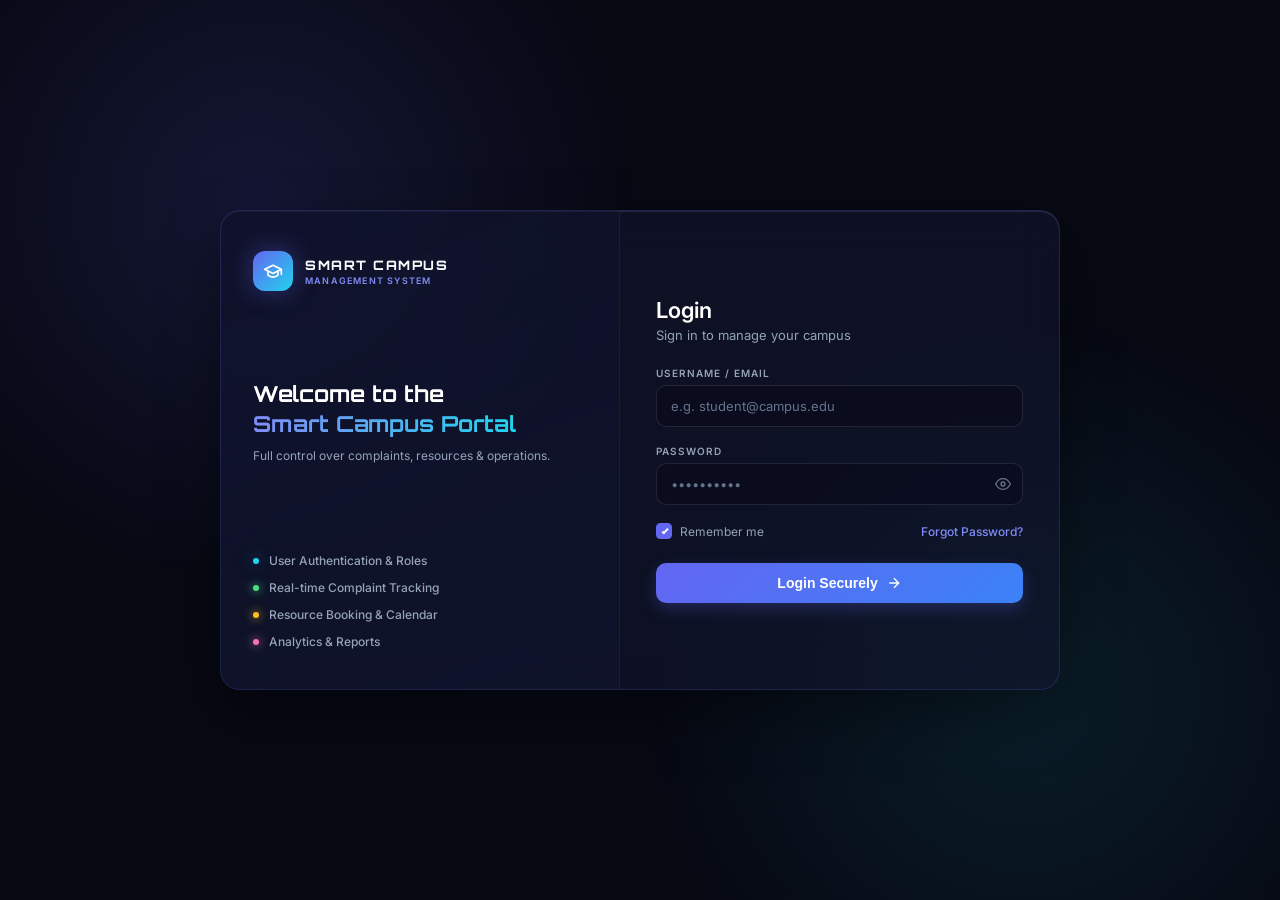
==== commit 460ccb5b: "Complete login system with OTP password reset and various frontend fixes" ====
--- a/admin/index.html
+++ b/admin/index.html
@@ -12,11 +12,8 @@
 </head>
 
 <body>
-
-    
-    <!-- ═══════════════ MAIN APP ═══════════════ -->
+    <!-- Feature: Application Wrapper and Sidebar Navigation -->
     <div id="app">
-        <!-- SIDEBAR -->
         <aside class="sidebar">
             <div class="sidebar-logo">
                 <div class="sidebar-logo-icon">🎓</div>
@@ -40,6 +37,7 @@
                 </div>
                 <div class="nav-item" onclick="showPage('approvals',this)">
                     <span class="nav-icon">✅</span><span>Booking Approval</span>
+                    <span class="nav-badge" id="admin-sidebar-booking-badge" style="display: none;"></span>
                 </div>
                 <div class="nav-section-label">Analytics</div>
                 <div class="nav-item" onclick="showPage('statistics',this)">
@@ -67,7 +65,7 @@
             </div>
         </aside>
 
-        <!-- HEADER -->
+        <!-- Feature: Top Header with Search and Theme Toggle -->
         <header class="header">
             <div class="header-title" id="header-title">DASHBOARD</div>
             <div class="header-search">
@@ -89,10 +87,10 @@
             </div>
         </header>
 
-        <!-- MAIN CONTENT -->
+        <!-- Feature: Main Content Area -->
         <main class="main">
 
-            <!-- ─── DASHBOARD ─── -->
+            <!-- Feature: Dashboard Overview Section -->
             <section class="page active" id="page-dashboard">
                 <div class="page-header">
                     <div class="page-header-left">
@@ -105,7 +103,6 @@
                     </div>
                 </div>
 
-                <!-- Stats -->
                 <div class="stats-grid">
                     <div class="stat-card scale-in"
                         style="--accent-color:var(--accent);--accent-bg:rgba(99,102,241,0.1);animation-delay:0s">
@@ -137,9 +134,7 @@
                     </div>
                 </div>
 
-                <!-- Charts Row -->
                 <div class="grid-2-1" style="margin-bottom:16px">
-                    <!-- Complaint Viz + Trend -->
                     <div style="display:flex;flex-direction:column;gap:16px">
                         <div class="card">
                             <div class="card-title">Complaint Visualization</div>
@@ -171,7 +166,6 @@
                         </div>
                     </div>
 
-                    <!-- Activity Feed -->
                     <div class="card" style="max-height:420px;overflow-y:auto">
                         <div class="card-title">Activity Feed <span
                                 style="float:right;font-size:11px;color:var(--green);cursor:pointer">Live ●</span></div>
@@ -179,7 +173,6 @@
                     </div>
                 </div>
 
-                <!-- System Progress & Live Feed -->
                 <div class="card" style="margin-bottom:16px">
                     <div class="card-title">System Updates in Progress</div>
                     <div id="progress-bars"></div>
@@ -192,7 +185,7 @@
                 </div>
             </section>
 
-            <!-- ─── COMPLAINT MANAGEMENT ─── -->
+            <!-- Feature: Complaint Management Interface -->
             <section class="page" id="page-complaints">
                 <div class="page-header">
                     <div class="page-header-left">
@@ -265,7 +258,7 @@
                 </div>
             </section>
 
-            <!-- ─── RESOURCE MANAGEMENT ─── -->
+            <!-- Feature: Resource Management Interface -->
             <section class="page" id="page-resources">
                 <div class="page-header">
                     <div class="page-header-left">
@@ -278,7 +271,6 @@
                         <button class="btn btn-primary btn-sm">+ Add Resource</button>
                     </div>
                 </div>
-                <!-- Calendar + Transmission -->
                 <div class="grid-2" style="margin-bottom:16px">
                     <div class="card">
                         <div class="cal-header">
@@ -303,11 +295,8 @@
                         <canvas id="transmissionChart" height="180"></canvas>
                     </div>
                 </div>
-                <!-- Resource Cards -->
                 <div id="admin-resources-container" style="display:flex;flex-direction:column;gap:16px;margin-bottom:16px;">
-                                    <!-- Live resources will be injected here -->
                 </div>               
-                <!-- Vision + PDF Generator -->
                 <div class="grid-2">
                 <div class="card">
                 <div class="card-title">⚡ Quick Actions</div>
@@ -348,8 +337,7 @@
                 </div>
             </section>
 
-
-            <!-- ─── APPROVALS ─── -->
+            <!-- Feature: Booking Approvals Interface -->
             <section class="page" id="page-approvals">
                 <div class="page-header">
                     <div class="page-header-left">
@@ -379,7 +367,7 @@
                 </div>
             </section>
 
-            <!-- ─── STATISTICS ─── -->
+            <!-- Feature: Statistics and Analytics Dashboard -->
             <section class="page" id="page-statistics">
                 <div class="page-header">
                     <div class="page-header-left">
@@ -430,7 +418,7 @@
                 </div>
             </section>
 
-            <!-- ─── NOTIFICATIONS ─── -->
+            <!-- Feature: Notifications Interface -->
             <section class="page" id="page-notifications">
                 <div class="page-header">
                     <div class="page-header-left">
@@ -445,7 +433,7 @@
                 <div id="notif-list"></div>
             </section>
 
-            <!-- ─── USERS ─── -->
+            <!-- Feature: User Management Interface -->
             <section class="page" id="page-users">
                 <div class="page-header">
                     <div class="page-header-left">
@@ -487,7 +475,7 @@
                 </div>
             </section>
 
-            <!-- ─── SETTINGS ─── -->
+            <!-- Feature: System Settings Configuration -->
             <section class="page" id="page-settings">
                 <div class="page-header">
                     <div class="page-header-left">
@@ -562,7 +550,7 @@
         </main>
     </div>
 
-    <!-- ═══════════════ MODALS ═══════════════ -->
+    <!-- Feature: Modals for System Actions -->
     <div class="modal-overlay" id="add-complaint-modal">
         <div class="modal">
             <div class="modal-header">
--- a/admin/style.css
+++ b/admin/style.css
@@ -1,3 +1,4 @@
+/* Feature: Global UI Variables and Dark/Light Theme Switching */
 :root {
     --bg: #0a0c1a;
     --bg2: #0f1228;
@@ -52,13 +53,12 @@
     transition: background 0.4s, color 0.4s;
 }
 
-/* ── MAIN APP ── */
+/* Feature: Application Shell Framework Styling */
 #app {
     display: block;
     min-height: 100vh;
 }
 
-/* SIDEBAR */
 .sidebar {
     position: fixed;
     left: 0;
@@ -253,7 +253,6 @@
     color: var(--red);
 }
 
-/* HEADER */
 .header {
     position: fixed;
     left: var(--sidebar);
@@ -357,7 +356,6 @@
     justify-content: center;
 }
 
-/* Theme Toggle */
 .theme-toggle {
     display: flex;
     align-items: center;
@@ -409,7 +407,6 @@
     left: 20px;
 }
 
-/* MAIN CONTENT */
 .main {
     margin-left: var(--sidebar);
     padding-top: var(--header);
@@ -438,7 +435,7 @@
     }
 }
 
-/* PAGE HEADER */
+/* Feature: Content and Navigation Block Aesthetics */
 .page-header {
     display: flex;
     align-items: flex-start;
@@ -524,7 +521,7 @@
     font-size: 12px;
 }
 
-/* CARDS */
+/* Feature: Modular Card Interfaces for Page Data */
 .card {
     background: var(--card);
     border: 1px solid var(--border);
@@ -549,7 +546,6 @@
     color: var(--accent2);
 }
 
-/* STATS ROW */
 .stats-grid {
     display: grid;
     grid-template-columns: repeat(4, 1fr);
@@ -634,7 +630,6 @@
     color: var(--red);
 }
 
-/* GRID LAYOUTS */
 .grid-2 {
     display: grid;
     grid-template-columns: 1fr 1fr;
@@ -659,7 +654,6 @@
     gap: 16px;
 }
 
-/* CHARTS */
 .chart-area {
     position: relative;
     height: 200px;
@@ -670,7 +664,7 @@
     max-width: 100%;
 }
 
-/* ACTIVITY FEED */
+/* Feature: Animated Elements for Feed and Indicators */
 .activity-list {
     display: flex;
     flex-direction: column;
@@ -743,7 +737,6 @@
     margin-top: 2px;
 }
 
-/* PROGRESS BAR */
 .progress-container {
     margin-bottom: 16px;
 }
@@ -790,7 +783,7 @@
     }
 }
 
-/* TABLE */
+/* Feature: Responsive Datatable Rendering */
 .table-wrapper {
     overflow-x: auto;
     margin-top: 4px;
@@ -890,7 +883,6 @@
     font-size: 11px;
 }
 
-/* FILTERS */
 .filter-bar {
     display: flex;
     gap: 10px;
@@ -952,7 +944,6 @@
     color: var(--text3);
 }
 
-/* PAGINATION */
 .pagination {
     display: flex;
     align-items: center;
@@ -989,7 +980,7 @@
     border-color: var(--accent);
 }
 
-/* CALENDAR GRID */
+/* Feature: Display System for Custom Calendar Objects */
 .cal-header {
     display: flex;
     align-items: center;
@@ -1084,7 +1075,6 @@
     cursor: default;
 }
 
-/* BOOKING CARDS */
 .booking-grid {
     display: grid;
     grid-template-columns: repeat(3, 1fr);
@@ -1156,7 +1146,6 @@
     background: var(--yellow);
 }
 
-/* NOTIFICATION ITEMS */
 .notif-item {
     display: flex;
     gap: 12px;
@@ -1221,7 +1210,6 @@
     box-shadow: 0 0 8px var(--accent);
 }
 
-/* PROFILE */
 .profile-header {
     display: flex;
     gap: 24px;
@@ -1279,7 +1267,6 @@
     gap: 5px;
 }
 
-/* LIVE DATA FEED */
 .live-feed {
     background: var(--bg3);
     border: 1px solid var(--border);
@@ -1332,7 +1319,6 @@
     white-space: nowrap;
 }
 
-/* TYPE ANIMATION */
 .type-cursor {
     display: inline-block;
     width: 2px;
@@ -1356,7 +1342,6 @@
     }
 }
 
-/* SCALE ANIMATION on stat cards */
 .scale-in {
     animation: scaleIn 0.5s cubic-bezier(0.34, 1.56, 0.64, 1) forwards;
 }
@@ -1373,7 +1358,6 @@
     }
 }
 
-/* DONUT CHART PLACEHOLDER */
 .donut-chart {
     width: 140px;
     height: 140px;
@@ -1432,7 +1416,6 @@
     flex-shrink: 0;
 }
 
-/* TOOLTIP */
 .tooltip {
     position: relative;
 }
@@ -1459,7 +1442,7 @@
     opacity: 1;
 }
 
-/* MODAL */
+/* Feature: Global Layered Modal Control Elements */
 .modal-overlay {
     position: fixed;
     inset: 0;
@@ -1527,7 +1510,6 @@
     border-color: var(--red);
 }
 
-/* STATUS BADGE COUNT */
 .stats-mini {
     display: flex;
     gap: 8px;
@@ -1542,7 +1524,6 @@
     font-weight: 600;
 }
 
-/* SCROLLBAR */
 .main::-webkit-scrollbar {
     width: 5px;
 }
@@ -1556,7 +1537,6 @@
     border-radius: 3px;
 }
 
-/* RESPONSIVE */
 @media(max-width:900px) {
     :root {
         --sidebar: 64px;
@@ -1602,7 +1582,7 @@
         display: none;
     }
 }
-/* Password Visibility Toggle */
+
 .password-wrapper {
     position: relative;
     display: flex;
@@ -1612,7 +1592,7 @@
 
 .password-wrapper input {
     width: 100%;
-    padding-right: 40px; /* Make room for the icon */
+    padding-right: 40px; 
 }
 
 .password-toggle {
